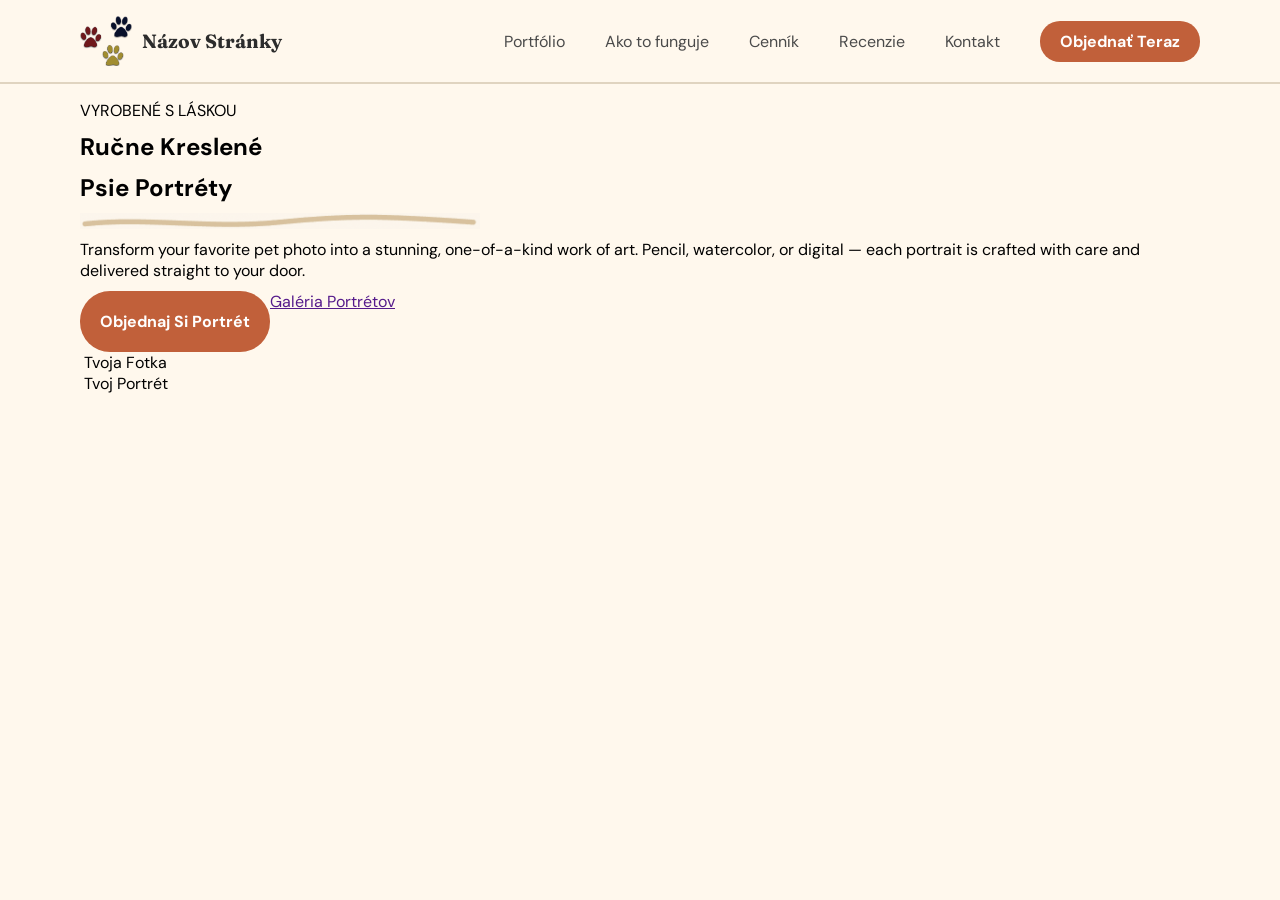
==== index.html @ 9a128f06 "starting Hero" ====
<!DOCTYPE html>
<html lang="sk">
<head>
    <meta charset="UTF-8">
    <meta name="viewport" content="width=device-width, initial-scale=1.0">
    <link rel="stylesheet" href="style.css">
    <title>Nikina stránka</title>
    <link rel="preconnect" href="https://fonts.googleapis.com">
    <link rel="preconnect" href="https://fonts.gstatic.com" crossorigin>
    <link href="https://fonts.googleapis.com/css2?family=Fraunces:ital,opsz,wght@0,9..144,100..900;1,9..144,100..900&display=swap" rel="stylesheet">
    <link href="https://fonts.googleapis.com/css2?family=DM+Sans:ital,opsz,wght@0,9..40,100..1000;1,9..40,100..1000&display=swap" rel="stylesheet">
</head>
<body>
    <header>
        <section class="header-wrapper">
            <div class="header-logo">
            <img class="image-paws" src="assets/images/—Pngtree—colored paw dog paw_7184596.png" alt="dogs paws">
            <span>Názov Stránky</span>
            </div>
            <div class="header-container">
                <nav>
                    <ul>
                        <li><a href="">Portfólio</a></li>
                        <li><a href="">Ako to funguje</a></li>
                        <li><a href="">Cenník</a></li>
                        <li><a href="">Recenzie</a></li>
                        <li><a href="">Kontakt</a></li>
                    </ul>
                </nav>
                <a class="btn">Objednať Teraz</a>
            </div>
        </section>
         <div class="header-line"></div>
    </header>
    <section class="hero">
        <div class="hero-container-left">
            <span>VYROBENÉ S LÁSKOU</span>
            <h2>Ručne Kreslené</h2>
            <h1>Psie Portréty</h1>
            <img src="assets/images/beige-line-transparent.png" alt="">
            <span>Transform your favorite pet photo into a stunning, 
                one-of-a-kind work of art. Pencil, watercolor, or digital — 
                each portrait is crafted with care and delivered straight to your door.
            </span>
            <div class="hero-btns">
            <a class="objednaj-btn" href="">Objednaj Si Portrét</a>
            <a class="galeria-btn" href="">Galéria Portrétov</a>
            </div>
        </div>
        <div class="hero-container-right">
            <div class="hero-grid-container">
                <div class="grid-item">
                    <img src="" alt="">
                    <span>Tvoja Fotka</span>
                </div>
                <div class="hero-grid-container">
                    <img src="" alt="">
                    <span>Tvoj Portrét</span>
                </div>
            </div>
        </div>

        

    </section>
    
</body>
</html>
---- style.css ----
:root {
    /* Colors */
    --color-bg: #fff8ed;
    --color-primary: #c1603a;
    --color-primary-hover: #a84e2c;
    --color-text: #4a4a4a;
    --color-heading: #2c2c2c;
    --color-border: #e0d4c0;

    /* Fonts */
    --font-body: "DM Sans", sans-serif;
    --font-heading: "Fraunces", serif;

    --page-padding-inline: 5rem;
    --page-padding-block:1rem;
}
*{
    padding: 0;
    margin: 0;
    box-sizing: border-box;
}
body {
    background-color: var(--color-bg);
    font-family: var(--font-body)
}
.image-paws{
    height: 50px;
}
.header-wrapper{
    display: flex;
    justify-content: space-between;
    align-items: center;
    padding-inline: var(--page-padding-inline);
    padding-block: var(--page-padding-block);
}
.header-wrapper ul{
    list-style: none;
    display: flex;
    gap: 40px;
}
.header-wrapper nav a{
    text-decoration: none;
    transition: 0.3s;
    color: var(--color-text)
}
.header-wrapper nav a:hover{
    color: var(--color-primary)
}
.header-logo{
    display: flex;
    align-items: center;  
    gap:10px
}
.header-logo span{
    font-size: 1.2rem;
    font-family: "Fraunces", serif;
    font-weight: bold;
    color: var(--color-heading)
}
.header-line{
    height: 2px;
    background-color: var(--color-border) ;
}
.btn{
    background-color: var(--color-primary);
    font-weight: bold;
    padding: 10px 20px;
    border-radius: 20px;
    color: white;
    transition: 0.3s;
    cursor: pointer;
}
.btn:hover{
    background-color: var(--color-primary-hover);
    box-shadow:0 8px 16px 0 rgba(0,0,0,0.6);
    color: white;
}
.header-container{
    display: flex;
    justify-content: flex-end;
    gap: 40px;
    align-items: center;
}
.hero {
    padding-inline: var(--page-padding-inline);
    padding-block: var(--page-padding-block);
}
.hero-container-left{
    display: flex;
    flex-direction: column; 
    gap: 10px; 
    justify-content: flex-start;
}
.hero-container-left img{
    width: 25rem;
}
.objednaj-btn{
    text-decoration: none;
    background-color: var(--color-primary);
    font-weight: bold;
    padding: 20px 20px;
    border-radius: 30px;
    color: white;
    transition: 0.3s;
    cursor: pointer;
}
.objednaj-btn:hover{
    background-color: white;
    color: var(--color-primary);
    border: 2px solid var(--color-primary);
    border-radius: 30px;
    padding: 20px 20px;
    border-color: var(--color-primary);
}
.hero-btns{
    display: flex;

}
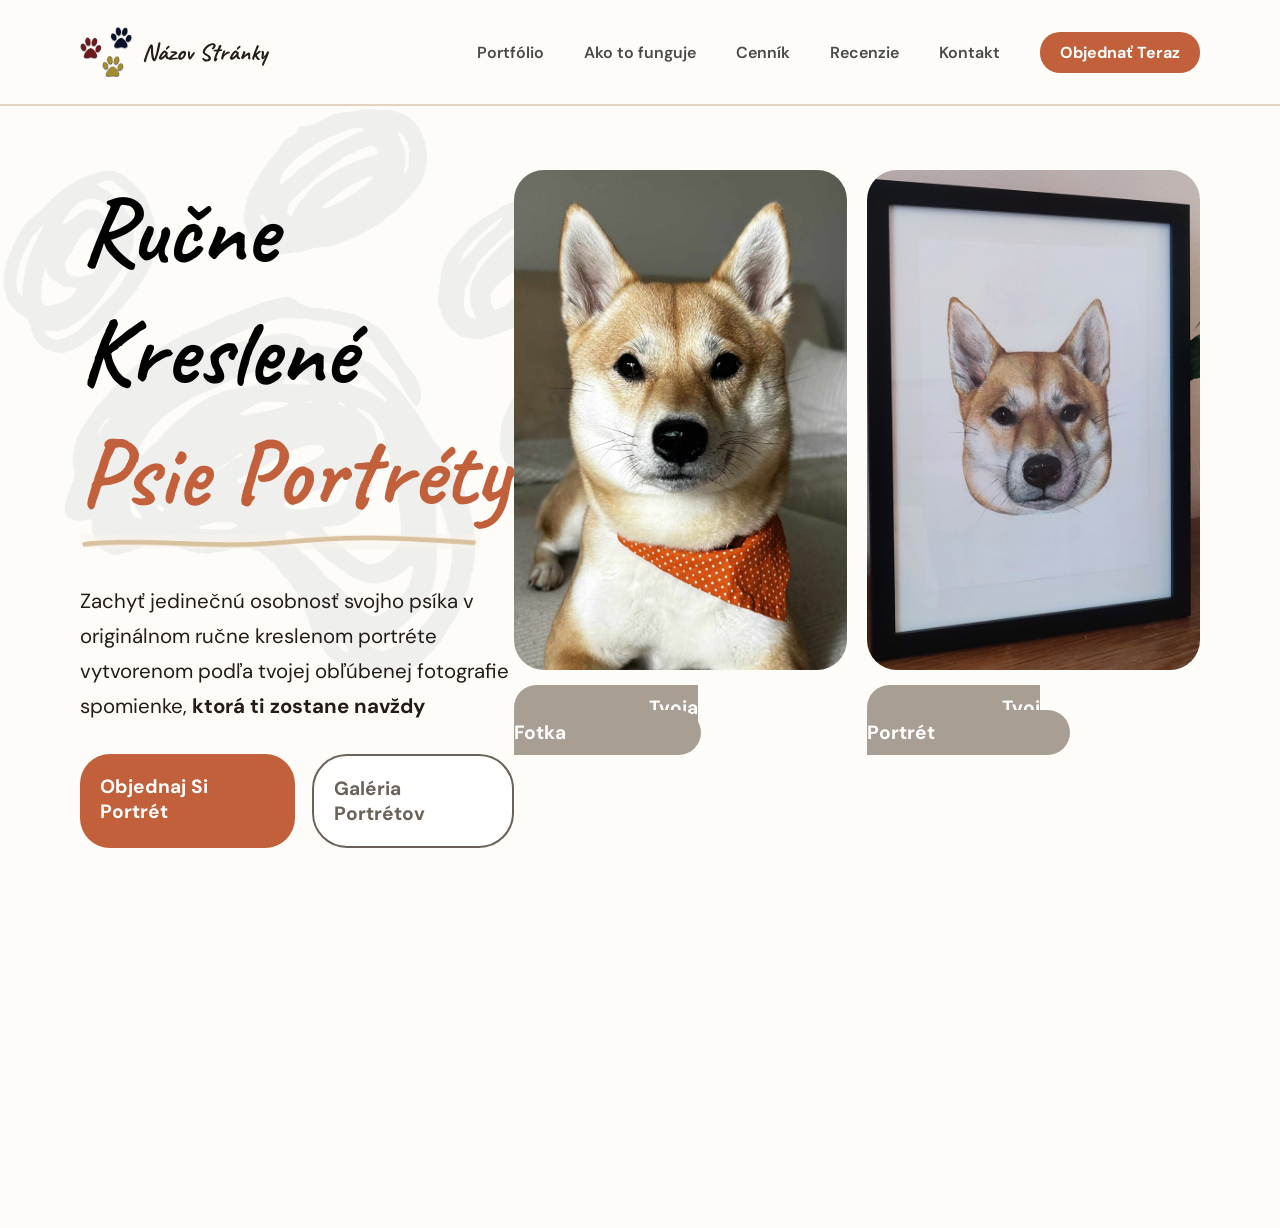
==== commit dff742e2: "hero done" ====
--- a/index.html
+++ b/index.html
@@ -7,8 +7,8 @@
     <title>Nikina stránka</title>
     <link rel="preconnect" href="https://fonts.googleapis.com">
     <link rel="preconnect" href="https://fonts.gstatic.com" crossorigin>
-    <link href="https://fonts.googleapis.com/css2?family=Fraunces:ital,opsz,wght@0,9..144,100..900;1,9..144,100..900&display=swap" rel="stylesheet">
     <link href="https://fonts.googleapis.com/css2?family=DM+Sans:ital,opsz,wght@0,9..40,100..1000;1,9..40,100..1000&display=swap" rel="stylesheet">
+    <link href="https://fonts.googleapis.com/css2?family=Caveat:wght@400..700&display=swap" rel="stylesheet">
 </head>
 <body>
     <header>
@@ -32,37 +32,37 @@
         </section>
          <div class="header-line"></div>
     </header>
-    <section class="hero">
-        <div class="hero-container-left">
-            <span>VYROBENÉ S LÁSKOU</span>
-            <h2>Ručne Kreslené</h2>
-            <h1>Psie Portréty</h1>
-            <img src="assets/images/beige-line-transparent.png" alt="">
-            <span>Transform your favorite pet photo into a stunning, 
-                one-of-a-kind work of art. Pencil, watercolor, or digital — 
-                each portrait is crafted with care and delivered straight to your door.
-            </span>
-            <div class="hero-btns">
-            <a class="objednaj-btn" href="">Objednaj Si Portrét</a>
-            <a class="galeria-btn" href="">Galéria Portrétov</a>
-            </div>
-        </div>
-        <div class="hero-container-right">
-            <div class="hero-grid-container">
-                <div class="grid-item">
-                    <img src="" alt="">
-                    <span>Tvoja Fotka</span>
+    <div class="hero-bg">
+        <section class="hero">
+            <div class="hero-container-left">
+                <div class="hero-title">
+                    <h2>Ručne Kreslené</h2>
+                    <h1>Psie Portréty</h1>
+                    <img src="assets/images/beige-line-transparent.png" alt="">
                 </div>
-                <div class="hero-grid-container">
-                    <img src="" alt="">
-                    <span>Tvoj Portrét</span>
+                <span>Zachyť jedinečnú osobnosť svojho psíka v originálnom ručne kreslenom portréte vytvorenom podľa tvojej obľúbenej fotografie spomienke, <strong> ktorá ti zostane navždy </strong>
+                </span>
+                <div class="hero-btns">
+                <a class="objednaj-btn" href="">Objednaj Si Portrét</a>
+                <a class="galeria-btn" href="">Galéria Portrétov</a>
                 </div>
             </div>
-        </div>
-
-        
-
-    </section>
+            <div class="hero-container-right">
+                <div class="grid-item">
+                    <img src="assets/images/hauko4.jpg" alt="">
+                </div>
+                <div class="grid-item">
+                    <img src="assets/images/kresba4.jpg" alt="">
+                </div>
+                <div class="grid-item">
+                    <span class="tvoja-fotka">Tvoja Fotka</span>
+                </div>
+                <div class="grid-item">
+                    <span class="tvoj-portret">Tvoj Portrét</span>
+                </div>
+            </div>
+        </section>
+    </div>
     
 </body>
 </html>
--- a/style.css
+++ b/style.css
@@ -1,18 +1,27 @@
 :root {
+    /* backrounds */
+    --color-bg-main: #fefcf9;
+    --color-bg-alt: #f5f0e8;
+
+    --color-bg-image: #ede6d8;
+    --color-bg-image-alt: #e8dece;
     /* Colors */
-    --color-bg: #fff8ed;
     --color-primary: #c1603a;
     --color-primary-hover: #a84e2c;
     --color-text: #4a4a4a;
-    --color-heading: #2c2c2c;
+    --color-heading:  #241c17;
     --color-border: #e0d4c0;
-
+    --color-text-primary: #1c1814;
+    --color-text-medium: #3e3830;
+    --color-text-secondary: #6a6258;
+    --color-text-muted: #a89e94;
+    --color-text-ghost: #c4bdb4;
     /* Fonts */
     --font-body: "DM Sans", sans-serif;
-    --font-heading: "Fraunces", serif;
+    --font-heading: "Caveat", sans-serif;
 
     --page-padding-inline: 5rem;
-    --page-padding-block:1rem;
+    --page-padding-block:1.7rem;
 }
 *{
     padding: 0;
@@ -20,7 +29,7 @@
     box-sizing: border-box;
 }
 body {
-    background-color: var(--color-bg);
+    background-color: var(--color-bg-main);
     font-family: var(--font-body)
 }
 .image-paws{
@@ -41,7 +50,8 @@
 .header-wrapper nav a{
     text-decoration: none;
     transition: 0.3s;
-    color: var(--color-text)
+    color: var(--color-text);
+    font-weight: 600;
 }
 .header-wrapper nav a:hover{
     color: var(--color-primary)
@@ -52,8 +62,8 @@
     gap:10px
 }
 .header-logo span{
-    font-size: 1.2rem;
-    font-family: "Fraunces", serif;
+    font-size: 1.5rem;
+    font-family: var(--font-heading);
     font-weight: bold;
     color: var(--color-heading)
 }
@@ -84,13 +94,24 @@
 .hero {
     padding-inline: var(--page-padding-inline);
     padding-block: var(--page-padding-block);
+    display: flex;
+    justify-content: space-between;
+    padding-top: 4rem;
 }
 .hero-container-left{
     display: flex;
     flex-direction: column; 
-    gap: 10px; 
     justify-content: flex-start;
-}
+    gap: 30px;
+}
+
+.hero-bg{
+    background-image: url("assets/images/drawedpaw3.png");
+    background-repeat: no-repeat;
+    background-position: left top;
+    background-size: 55% auto;
+}
+
 .hero-container-left img{
     width: 25rem;
 }
@@ -101,8 +122,9 @@
     padding: 20px 20px;
     border-radius: 30px;
     color: white;
-    transition: 0.3s;
+    transition: 0.4s;
     cursor: pointer;
+    font-size: 1.2rem;
 }
 .objednaj-btn:hover{
     background-color: white;
@@ -114,5 +136,71 @@
 }
 .hero-btns{
     display: flex;
-
+    gap: 17px;
+}
+.galeria-btn{
+    text-decoration: none;
+    background-color: var(--color-primary);
+    font-weight: bold;
+    padding: 20px 20px;
+    background-color: white;
+    border-radius: 35px;
+    color: var(--color-text-secondary);
+    transition: 0.4s;
+    cursor: pointer;
+    border: 2px solid var(--color-text-secondary);
+    font-size: 1.2rem;
+}
+.galeria-btn:hover{
+    background-color:var(--color-text-secondary);
+    color: white;
+    border-radius: 35px;
+    padding: 20px 20px;
+}
+.hero-container-left h2{
+    font-size: 6rem;
+    font-family: var(--font-heading);
+}
+.hero-container-left h1{
+    color: var(--color-primary);
+    font-family: var(--font-heading);
+    font-size: 6rem;
+}
+.hero-container-left span{
+    color: var(--color-heading);
+    max-width: 30rem;
+    font-size: 1.28rem;
+    line-height: 1.7;
+}
+.hero-container-right{
+    display: grid;
+    grid-template-columns: 1fr 1fr ;
+    grid-template-rows: 1fr 1fr;
+    justify-content: flex-end;
+    gap: 20px;
+}
+.grid-item img{
+    width: 100%;
+    height: 500px;
+    object-fit: cover;
+    border-radius: 30px;
+}
+.tvoja-fotka{
+    text-decoration: none;
+    background-color: var(--color-text-muted);
+    color: white;
+    font-weight: bold;
+    border-radius: 10px;
+    font-size: 1.2rem;
+    padding: 10px 135px;
+    border-radius: 30px;
+}
+.tvoj-portret{
+    text-decoration: none;
+    background-color: var(--color-text-muted);
+    color: white;
+    font-weight: bold;
+    border-radius: 30px;
+    font-size: 1.2rem;
+    padding: 10px 135px;
 }
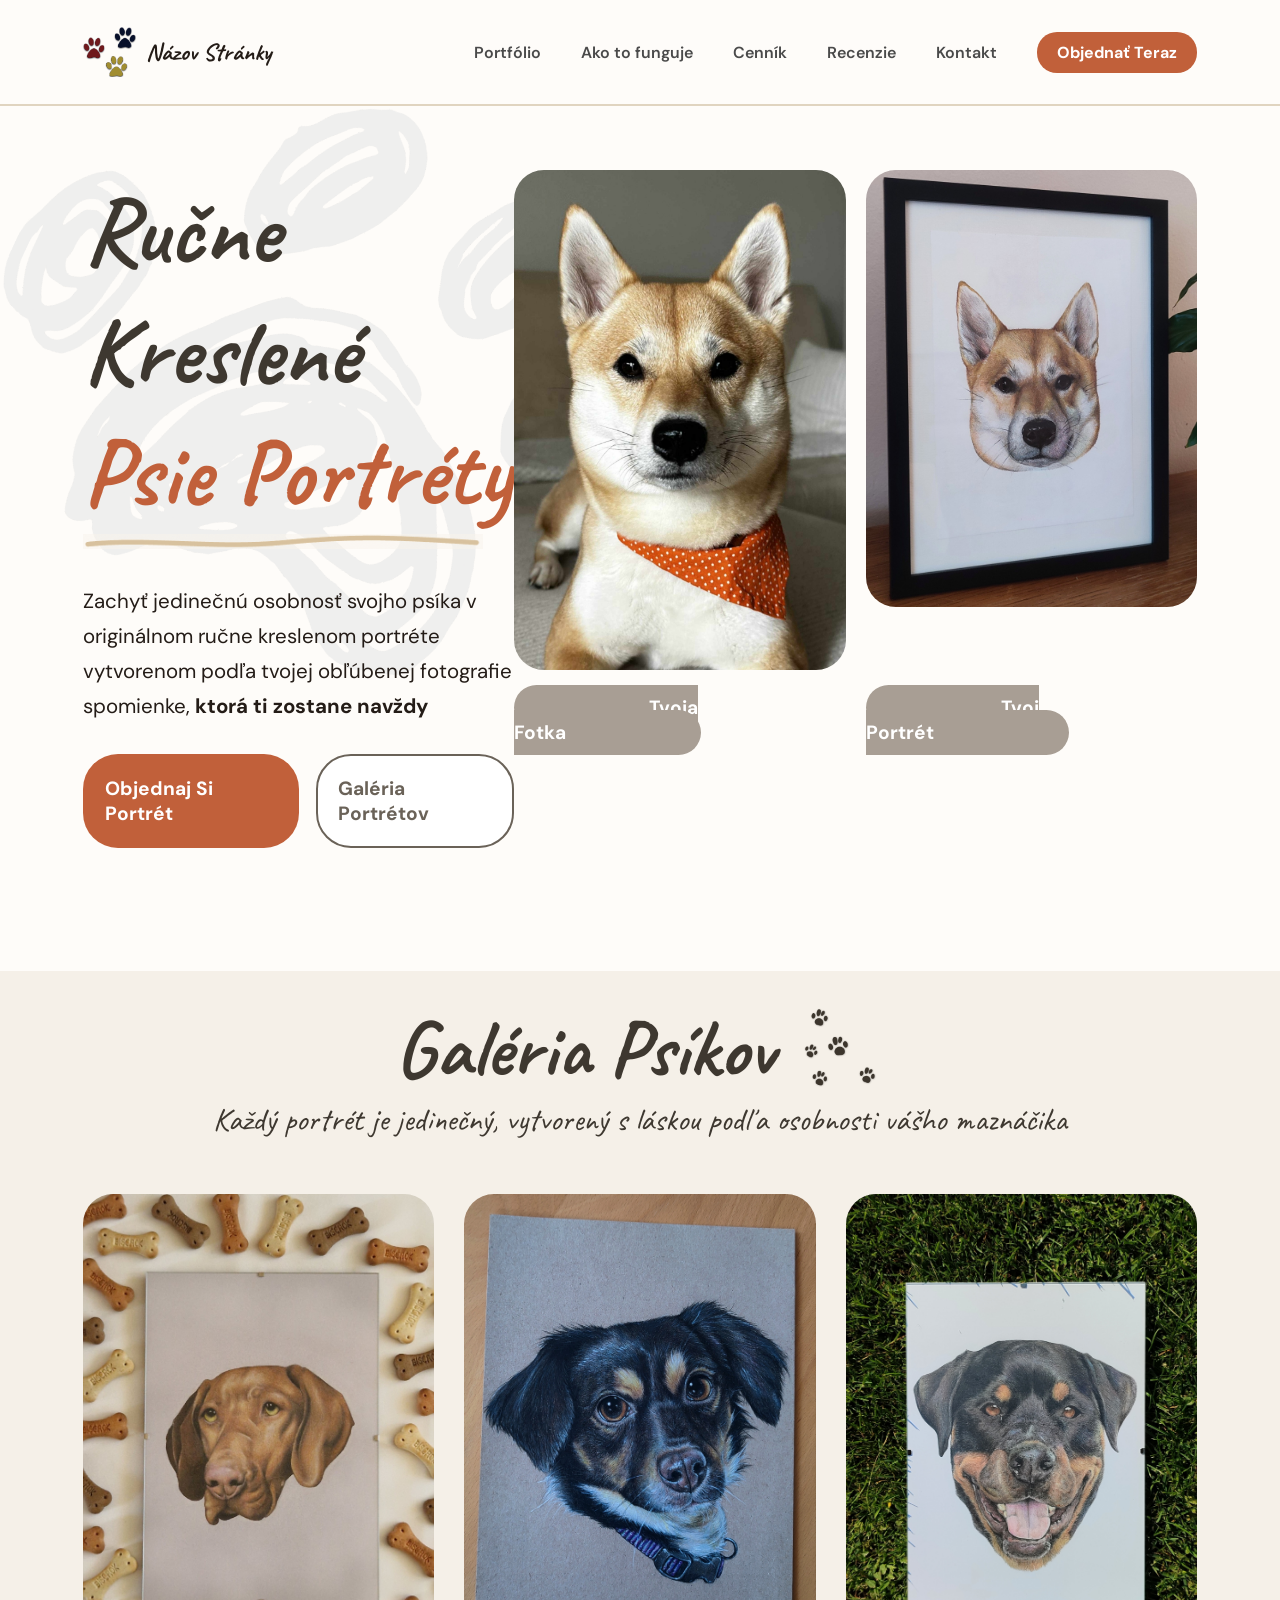
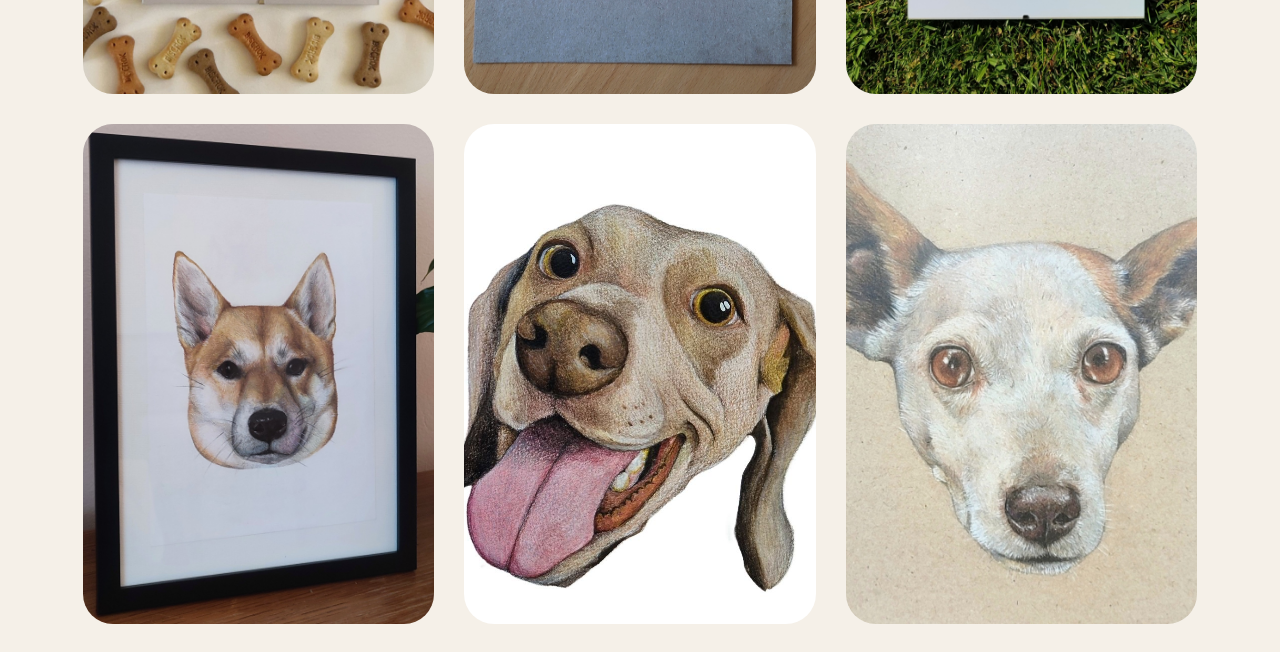
==== commit f2ede07c: "galeria grid" ====
--- a/index.html
+++ b/index.html
@@ -40,29 +40,45 @@
                     <h1>Psie Portréty</h1>
                     <img src="assets/images/beige-line-transparent.png" alt="">
                 </div>
-                <span>Zachyť jedinečnú osobnosť svojho psíka v originálnom ručne kreslenom portréte vytvorenom podľa tvojej obľúbenej fotografie spomienke, <strong> ktorá ti zostane navždy </strong>
+                <span>Zachyť jedinečnú osobnosť svojho psíka v originálnom ručne kreslenom portréte vytvorenom podľa tvojej obľúbenej fotografie spomienke, <strong> ktorá ti zostane navždy </strong> 
                 </span>
                 <div class="hero-btns">
                 <a class="objednaj-btn" href="">Objednaj Si Portrét</a>
-                <a class="galeria-btn" href="">Galéria Portrétov</a>
+                <a class="galeria-btn" href="#galeria" href="">Galéria Portrétov</a>
                 </div>
             </div>
             <div class="hero-container-right">
-                <div class="grid-item">
+                <div class="grid-item-hero">
                     <img src="assets/images/hauko4.jpg" alt="">
                 </div>
-                <div class="grid-item">
+                <div class="grid-item-hero">
                     <img src="assets/images/kresba4.jpg" alt="">
                 </div>
-                <div class="grid-item">
+                <div class="grid-item-hero">
                     <span class="tvoja-fotka">Tvoja Fotka</span>
                 </div>
-                <div class="grid-item">
+                <div class="grid-item-hero">
                     <span class="tvoj-portret">Tvoj Portrét</span>
                 </div>
             </div>
         </section>
     </div>
-    
+    <section class="galeria-bg" id="galeria">
+        <div class="galeria-container">
+            <div class="galeria-heading">
+                <h3>Galéria Psíkov</h3>
+                <img src="assets/images/—Pngtree—black bear paw prints_6083126.png" alt="">
+            </div>
+            <span>Každý portrét je jedinečný, vytvorený s láskou podľa osobnosti vášho maznáčika</span>
+        </div>
+            <div class="galeria-grid">
+                <img src="assets/images/kresba1.jpg" alt="" class="grid-item-galeria">
+                <img src="assets/images/kresba2.jpg" alt="" class="grid-item-galeria">
+                <img src="assets/images/kresba3.jpg" alt="" class="grid-item-galeria">
+                <img src="assets/images/kresba4.jpg" alt="" class="grid-item-galeria">
+                <img src="assets/images/kresba5.jpg" alt="" class="grid-item-galeria">
+                <img src="assets/images/kresba6.jpg" alt="" class="grid-item-galeria">
+            </div>
+    </section>
 </body>
 </html>
--- a/style.css
+++ b/style.css
@@ -20,13 +20,16 @@
     --font-body: "DM Sans", sans-serif;
     --font-heading: "Caveat", sans-serif;
 
-    --page-padding-inline: 5rem;
+    --page-padding-inline: 5.2rem;
     --page-padding-block:1.7rem;
 }
 *{
     padding: 0;
     margin: 0;
     box-sizing: border-box;
+}
+html {
+  scroll-behavior: smooth;
 }
 body {
     background-color: var(--color-bg-main);
@@ -110,6 +113,7 @@
     background-repeat: no-repeat;
     background-position: left top;
     background-size: 55% auto;
+    padding-bottom: 6rem;
 }
 
 .hero-container-left img{
@@ -120,17 +124,18 @@
     background-color: var(--color-primary);
     font-weight: bold;
     padding: 20px 20px;
-    border-radius: 30px;
+    border-radius: 35px;
     color: white;
     transition: 0.4s;
     cursor: pointer;
     font-size: 1.2rem;
+    border: 2px solid transparent
 }
 .objednaj-btn:hover{
     background-color: white;
     color: var(--color-primary);
-    border: 2px solid var(--color-primary);
-    border-radius: 30px;
+    border-color: var(--color-primary);
+    border-radius: 35px;
     padding: 20px 20px;
     border-color: var(--color-primary);
 }
@@ -160,6 +165,7 @@
 .hero-container-left h2{
     font-size: 6rem;
     font-family: var(--font-heading);
+    color: var(--color-text-medium);
 }
 .hero-container-left h1{
     color: var(--color-primary);
@@ -172,35 +178,86 @@
     font-size: 1.28rem;
     line-height: 1.7;
 }
-.hero-container-right{
+.hero-container-right {
     display: grid;
-    grid-template-columns: 1fr 1fr ;
+    grid-template-columns: 1fr 1fr;
+    grid-template-rows: auto auto;
+    justify-content: flex-end;
+    align-content: start;
+    gap: 20px;
+}
+.grid-item-hero img{
+    width: 100%;
+    height: auto;
+    max-height: 500px;
+    object-fit: cover;
+    border-radius: 30px;
+}
+.tvoja-fotka{
+    text-decoration: none;
+    background-color: var(--color-text-muted);
+    color: white;
+    font-weight: bold;
+    border-radius: 10px;
+    font-size: 1.2rem;
+    padding: 10px 135px;
+    border-radius: 30px;
+}
+.tvoj-portret{
+    text-decoration: none;
+    background-color: var(--color-text-muted);
+    color: white;
+    font-weight: bold;
+    border-radius: 30px;
+    font-size: 1.2rem;
+    padding: 10px 135px;
+}
+.galeria-bg{
+    background-color: var(--color-bg-alt);
+}
+.galeria-container{
+    padding-inline: var(--page-padding-inline);
+    padding-block: var(--page-padding-block);
+    display: flex;
+    flex-direction: column;
+    align-items: center;
+    justify-content: center;
+    font-family: var(--font-heading);
+}
+.galeria-container h3{
+    font-size: 5rem;
+    color: var(--color-text-medium);
+}
+.galeria-container span{
+    font-size: 2rem;
+    color: var(--color-text-medium);
+}
+.galeria-grid{
+    display: grid;
+    grid-template-columns: 1fr 1fr 1fr ;
     grid-template-rows: 1fr 1fr;
-    justify-content: flex-end;
-    gap: 20px;
-}
-.grid-item img{
+    justify-content: space-between;
+    gap: 30px;
+    padding-inline: var(--page-padding-inline);
+    padding-block: var(--page-padding-block);
+}
+.grid-item-galeria{
     width: 100%;
     height: 500px;
     object-fit: cover;
     border-radius: 30px;
-}
-.tvoja-fotka{
-    text-decoration: none;
-    background-color: var(--color-text-muted);
-    color: white;
-    font-weight: bold;
-    border-radius: 10px;
-    font-size: 1.2rem;
-    padding: 10px 135px;
-    border-radius: 30px;
-}
-.tvoj-portret{
-    text-decoration: none;
-    background-color: var(--color-text-muted);
-    color: white;
-    font-weight: bold;
-    border-radius: 30px;
-    font-size: 1.2rem;
-    padding: 10px 135px;
+    overflow: hidden;
+}
+.grid-item-galeria:hover{
+    transform: scale(1.05);
+    transition: 0.5s;
+}
+.galeria-heading{
+    display: flex;
+    justify-content: center;
+    align-items: center;
+    gap: 1rem;
+}
+.galeria-heading img{
+    width: 6rem;
 }
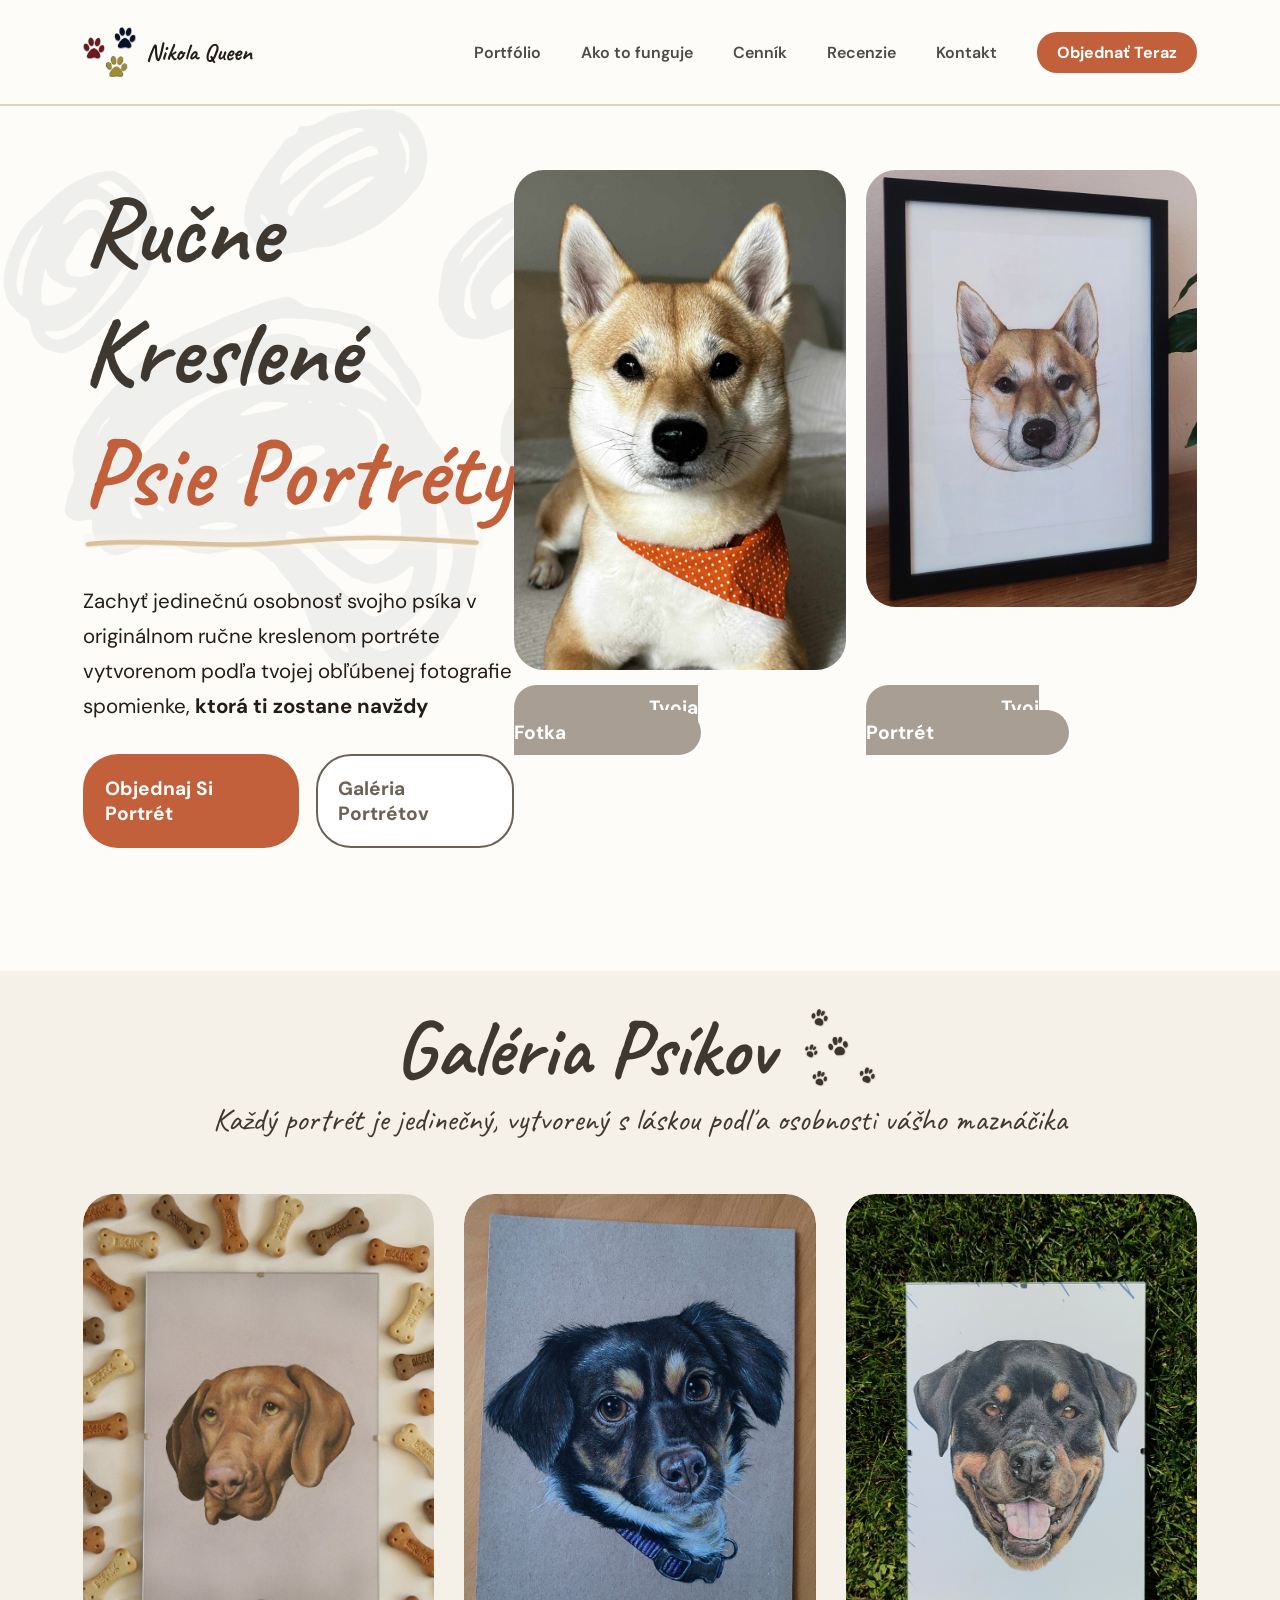
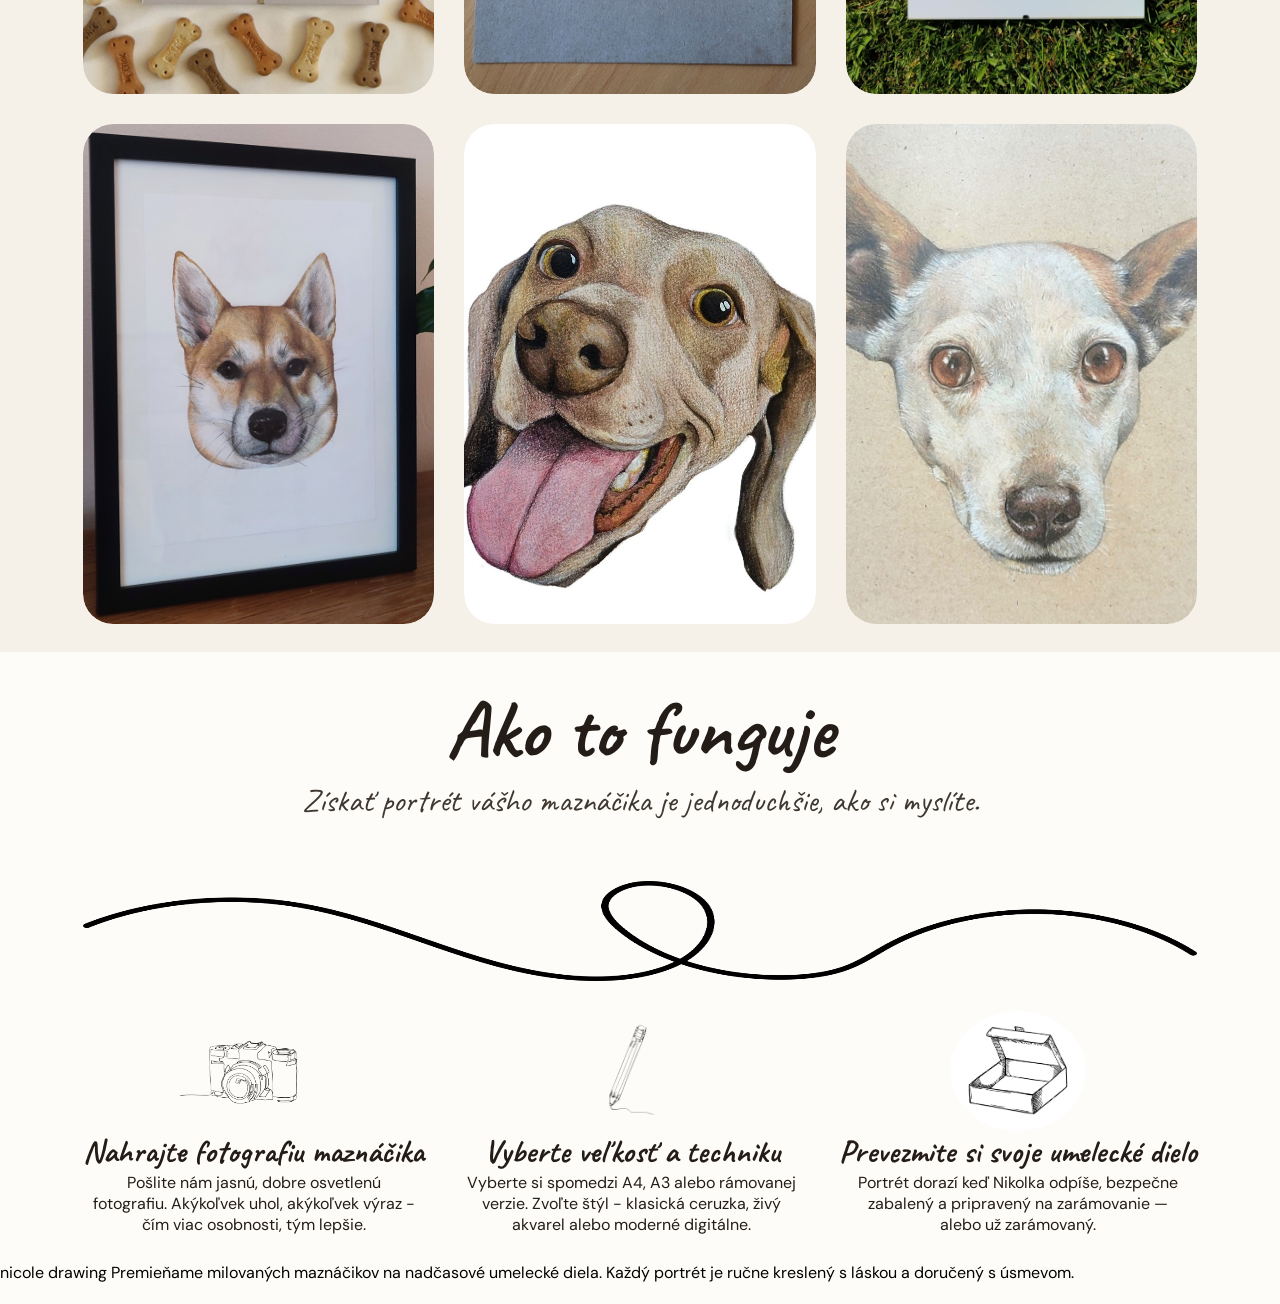
==== commit 02612471: "how it works" ====
--- a/index.html
+++ b/index.html
@@ -1,84 +1,185 @@
-<!DOCTYPE html>
+<!doctype html>
 <html lang="sk">
-<head>
-    <meta charset="UTF-8">
-    <meta name="viewport" content="width=device-width, initial-scale=1.0">
-    <link rel="stylesheet" href="style.css">
+  <head>
+    <meta charset="UTF-8" />
+    <meta name="viewport" content="width=device-width, initial-scale=1.0" />
+    <link rel="stylesheet" href="style.css" />
     <title>Nikina stránka</title>
-    <link rel="preconnect" href="https://fonts.googleapis.com">
-    <link rel="preconnect" href="https://fonts.gstatic.com" crossorigin>
-    <link href="https://fonts.googleapis.com/css2?family=DM+Sans:ital,opsz,wght@0,9..40,100..1000;1,9..40,100..1000&display=swap" rel="stylesheet">
-    <link href="https://fonts.googleapis.com/css2?family=Caveat:wght@400..700&display=swap" rel="stylesheet">
-</head>
-<body>
+    <link rel="preconnect" href="https://fonts.googleapis.com" />
+    <link rel="preconnect" href="https://fonts.gstatic.com" crossorigin />
+    <link
+      href="https://fonts.googleapis.com/css2?family=DM+Sans:ital,opsz,wght@0,9..40,100..1000;1,9..40,100..1000&display=swap"
+      rel="stylesheet"
+    />
+    <link
+      href="https://fonts.googleapis.com/css2?family=Caveat:wght@400..700&display=swap"
+      rel="stylesheet"
+    />
+  </head>
+  <body>
     <header>
-        <section class="header-wrapper">
-            <div class="header-logo">
-            <img class="image-paws" src="assets/images/—Pngtree—colored paw dog paw_7184596.png" alt="dogs paws">
-            <span>Názov Stránky</span>
-            </div>
-            <div class="header-container">
-                <nav>
-                    <ul>
-                        <li><a href="">Portfólio</a></li>
-                        <li><a href="">Ako to funguje</a></li>
-                        <li><a href="">Cenník</a></li>
-                        <li><a href="">Recenzie</a></li>
-                        <li><a href="">Kontakt</a></li>
-                    </ul>
-                </nav>
-                <a class="btn">Objednať Teraz</a>
-            </div>
-        </section>
-         <div class="header-line"></div>
+      <section class="header-wrapper">
+        <div class="header-logo">
+          <img
+            class="image-paws"
+            src="assets/images/—Pngtree—colored paw dog paw_7184596.png"
+            alt="dogs paws"
+          />
+          <span>Nikola Queen</span>
+        </div>
+        <div class="header-container">
+          <nav>
+            <ul>
+              <li><a href="">Portfólio</a></li>
+              <li><a href="">Ako to funguje</a></li>
+              <li><a href="">Cenník</a></li>
+              <li><a href="">Recenzie</a></li>
+              <li><a href="">Kontakt</a></li>
+            </ul>
+          </nav>
+          <a class="btn">Objednať Teraz</a>
+        </div>
+      </section>
+      <div class="header-line"></div>
     </header>
     <div class="hero-bg">
-        <section class="hero">
-            <div class="hero-container-left">
-                <div class="hero-title">
-                    <h2>Ručne Kreslené</h2>
-                    <h1>Psie Portréty</h1>
-                    <img src="assets/images/beige-line-transparent.png" alt="">
-                </div>
-                <span>Zachyť jedinečnú osobnosť svojho psíka v originálnom ručne kreslenom portréte vytvorenom podľa tvojej obľúbenej fotografie spomienke, <strong> ktorá ti zostane navždy </strong> 
-                </span>
-                <div class="hero-btns">
-                <a class="objednaj-btn" href="">Objednaj Si Portrét</a>
-                <a class="galeria-btn" href="#galeria" href="">Galéria Portrétov</a>
-                </div>
-            </div>
-            <div class="hero-container-right">
-                <div class="grid-item-hero">
-                    <img src="assets/images/hauko4.jpg" alt="">
-                </div>
-                <div class="grid-item-hero">
-                    <img src="assets/images/kresba4.jpg" alt="">
-                </div>
-                <div class="grid-item-hero">
-                    <span class="tvoja-fotka">Tvoja Fotka</span>
-                </div>
-                <div class="grid-item-hero">
-                    <span class="tvoj-portret">Tvoj Portrét</span>
-                </div>
-            </div>
-        </section>
+      <section class="hero">
+        <div class="hero-container-left">
+          <div class="hero-title">
+            <h2>Ručne Kreslené</h2>
+            <h1>Psie Portréty</h1>
+            <img src="assets/images/beige-line-transparent.png" alt="" />
+          </div>
+          <span
+            >Zachyť jedinečnú osobnosť svojho psíka v originálnom ručne
+            kreslenom portréte vytvorenom podľa tvojej obľúbenej fotografie
+            spomienke, <strong> ktorá ti zostane navždy </strong>
+          </span>
+          <div class="hero-btns">
+            <a class="objednaj-btn" href="">Objednaj Si Portrét</a>
+            <a class="galeria-btn" href="#galeria" href="">Galéria Portrétov</a>
+          </div>
+        </div>
+        <div class="hero-container-right">
+          <div class="grid-item-hero">
+            <img src="assets/images/hauko4.jpg" alt="" />
+          </div>
+          <div class="grid-item-hero">
+            <img src="assets/images/kresba4.jpg" alt="" />
+          </div>
+          <div class="grid-item-hero">
+            <span class="tvoja-fotka">Tvoja Fotka</span>
+          </div>
+          <div class="grid-item-hero">
+            <span class="tvoj-portret">Tvoj Portrét</span>
+          </div>
+        </div>
+      </section>
     </div>
     <section class="galeria-bg" id="galeria">
-        <div class="galeria-container">
-            <div class="galeria-heading">
-                <h3>Galéria Psíkov</h3>
-                <img src="assets/images/—Pngtree—black bear paw prints_6083126.png" alt="">
-            </div>
-            <span>Každý portrét je jedinečný, vytvorený s láskou podľa osobnosti vášho maznáčika</span>
+      <div class="galeria-container">
+        <div class="galeria-heading">
+          <h3>Galéria Psíkov</h3>
+          <img
+            src="assets/images/—Pngtree—black bear paw prints_6083126.png"
+            alt=""
+          />
         </div>
-            <div class="galeria-grid">
-                <img src="assets/images/kresba1.jpg" alt="" class="grid-item-galeria">
-                <img src="assets/images/kresba2.jpg" alt="" class="grid-item-galeria">
-                <img src="assets/images/kresba3.jpg" alt="" class="grid-item-galeria">
-                <img src="assets/images/kresba4.jpg" alt="" class="grid-item-galeria">
-                <img src="assets/images/kresba5.jpg" alt="" class="grid-item-galeria">
-                <img src="assets/images/kresba6.jpg" alt="" class="grid-item-galeria">
-            </div>
+        <span>Každý portrét je jedinečný, vytvorený s láskou podľa osobnosti vášho
+          maznáčika</span>
+      </div>
+        <div class="galeria-grid">
+
+        <div class="galeria-item">
+            <img
+                src="assets/images/kresba1.jpg"
+                alt="Portrét psa"
+                class="grid-item-galeria"
+            >
+            <span class="galeria-name">Hauko</span>
+        </div>
+
+        <div class="galeria-item">
+            <img
+                src="assets/images/kresba2.jpg"
+                alt="Portrét psa"
+                class="grid-item-galeria"
+            >
+            <span class="galeria-name">Bella</span>
+        </div>
+
+        <div class="galeria-item">
+            <img
+                src="assets/images/kresba3.jpg"
+                alt="Portrét psa"
+                class="grid-item-galeria"
+            >
+            <span class="galeria-name">Max</span>
+        </div>
+
+        <div class="galeria-item">
+            <img
+                src="assets/images/kresba4.jpg"
+                alt="Portrét psa"
+                class="grid-item-galeria"
+            >
+            <span class="galeria-name">Luna</span>
+        </div>
+
+        <div class="galeria-item">
+            <img
+                src="assets/images/kresba5.jpg"
+                alt="Portrét psa"
+                class="grid-item-galeria"
+            >
+            <span class="galeria-name">Charlie</span>
+        </div>
+
+        <div class="galeria-item">
+            <img
+                src="assets/images/kresba6.jpg"
+                alt="Portrét psa"
+                class="grid-item-galeria"
+            >
+            <span class="galeria-name">Daisy</span>
+        </div>
+    </div>
     </section>
-</body>
-</html>+    <section class="how-it-works">
+      <div class="how-it-works-title">
+        <h5>Ako to funguje</h5>
+        <span>Získať portrét vášho maznáčika je jednoduchšie, ako si myslíte.</span>
+      </div> 
+      <img class="wavyline" src="assets/images/wavyline2.png" alt="">
+      <div class="how-it-works-description">
+        <div class="how-it-works-descriptin-photo">
+          <img src="assets/images/camera.png" alt="">
+          <h6>Nahrajte fotografiu maznáčika</h6>
+          <p>Pošlite nám jasnú, dobre osvetlenú fotografiu. Akýkoľvek uhol, akýkoľvek výraz - čím viac osobnosti, tým lepšie.</p>
+        </div>
+        <div class="how-it-works-descriptin-style">
+          <img src="assets/images/pencil2.png" alt="">
+          <h6>Vyberte veľkosť a techniku</h6>
+          <p>Vyberte si spomedzi A4, A3 alebo rámovanej verzie. Zvoľte štýl - klasická ceruzka, živý akvarel alebo moderné digitálne.</p>
+        </div>
+        <div class="how-it-works-descriptin-shipping">
+          <img src="assets/images/box.jpg" alt="">
+          <h6>Prevezmite si svoje umelecké dielo</h6>
+          <p>Portrét dorazí keď Nikolka odpíše, bezpečne zabalený a pripravený na zarámovanie — alebo už zarámovaný.</p>
+        </div>
+      </div>
+    </section>
+    <footer>
+      <section class="footer-wrapper">
+        <div class="footer-left">
+          <span> nicole drawing</span>
+          <span>Premieňame milovaných maznáčikov na nadčasové umelecké diela. Každý portrét je ručne kreslený s láskou a doručený s úsmevom.</span>
+          <div class="footer-socials">
+            <img src="" alt="">
+            <img src="" alt="">
+          </div>
+        </div>
+      </section>
+    </footer>
+  </body>
+</html>
--- a/style.css
+++ b/style.css
@@ -246,7 +246,6 @@
     height: 500px;
     object-fit: cover;
     border-radius: 30px;
-    overflow: hidden;
 }
 .grid-item-galeria:hover{
     transform: scale(1.05);
@@ -260,4 +259,94 @@
 }
 .galeria-heading img{
     width: 6rem;
-}+}
+.galeria-name {
+    position: absolute;
+    bottom: 20px;
+    left: 20px;
+    color: white;
+    text-shadow: 0 2px 5px black;
+    font-size: 2rem;
+    font-weight: bold;
+    z-index: 2;
+    opacity: 0;
+    transition: 0.3s ease;
+}
+
+.galeria-item:hover .galeria-name {
+    opacity: 1;
+}
+.galeria-item {
+    position: relative;
+    height: 500px;
+    border-radius: 30px;
+    overflow: hidden;
+}
+.how-it-works{
+    padding-inline: var(--page-padding-inline);
+    padding-block: var(--page-padding-block);
+    display: flex;
+    flex-direction: column;
+    gap: 30px;
+}
+.how-it-works-title{
+    display: flex;
+    flex-direction: column;
+    justify-content: center;
+    align-items: center;
+    padding-bottom: 30px;
+}
+.how-it-works-title h5{
+    font-family: var(--font-heading);
+    color: var(--color-heading);
+    font-size: 5rem;
+}
+.how-it-works-title span{
+    font-family: var(--font-heading);
+    color: var(--color-text-medium);
+    font-size: 2rem;
+}
+.how-it-works-description{
+    display: flex;
+    justify-content: space-between;
+    align-items: center;
+}
+.how-it-works p {
+    max-width: 30ch;
+}
+.how-it-works h6{
+    font-family: var(--font-heading);
+    font-size: 2rem;
+}
+.how-it-works-descriptin-photo{
+    display: flex;
+    flex-direction: column;
+    align-items: center;
+    justify-content: center;
+    text-align: center;
+    color: var(--color-heading);
+}
+.how-it-works-descriptin-style{
+    display: flex;
+    flex-direction: column;
+    align-items: center;
+    justify-content: center;
+    text-align: center;
+    color: var(--color-heading);
+}
+.how-it-works-descriptin-shipping{
+    display: flex;
+    flex-direction: column;
+    align-items: center;
+    justify-content: center;
+    text-align: center;
+    color: var(--color-heading);
+}
+.how-it-works-description img{
+    height: 120px;
+    border-radius: 50%;
+}
+.wavyline{
+    width: 100%;
+    height: 100px;
+}
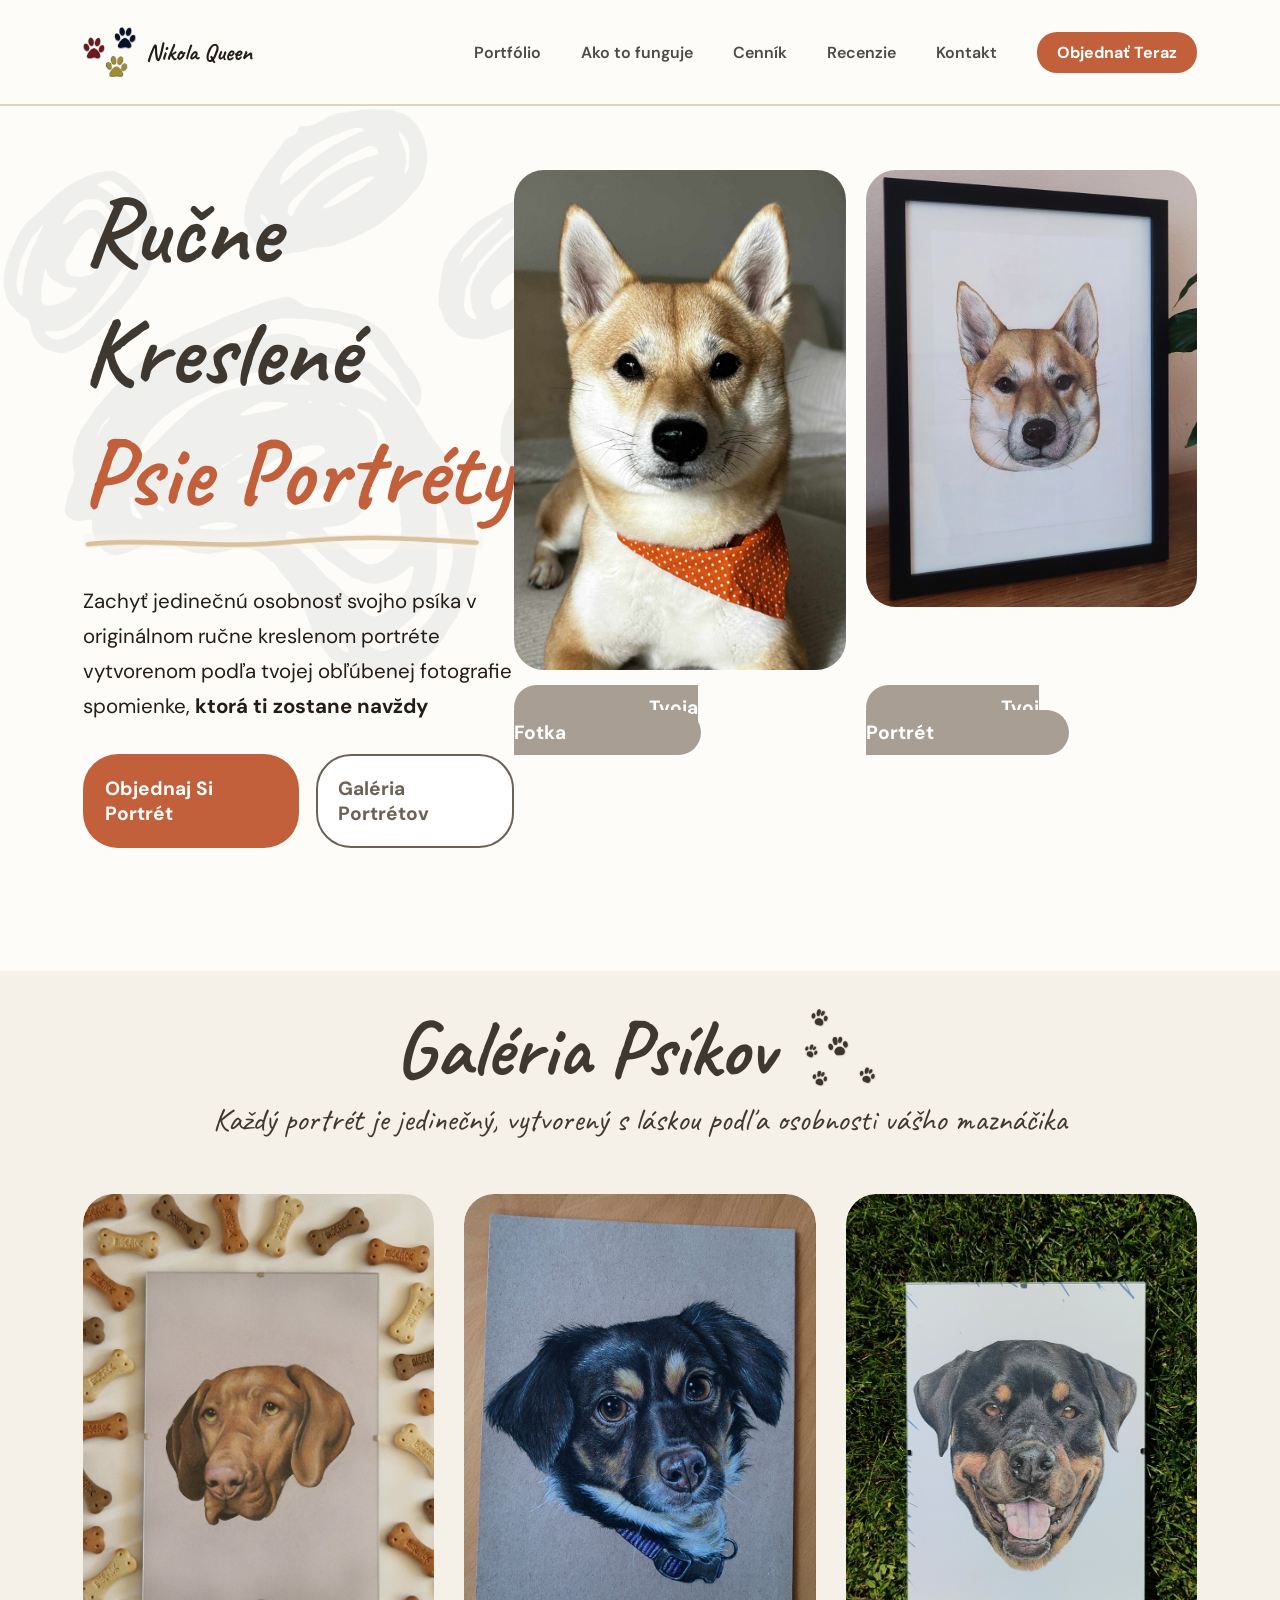
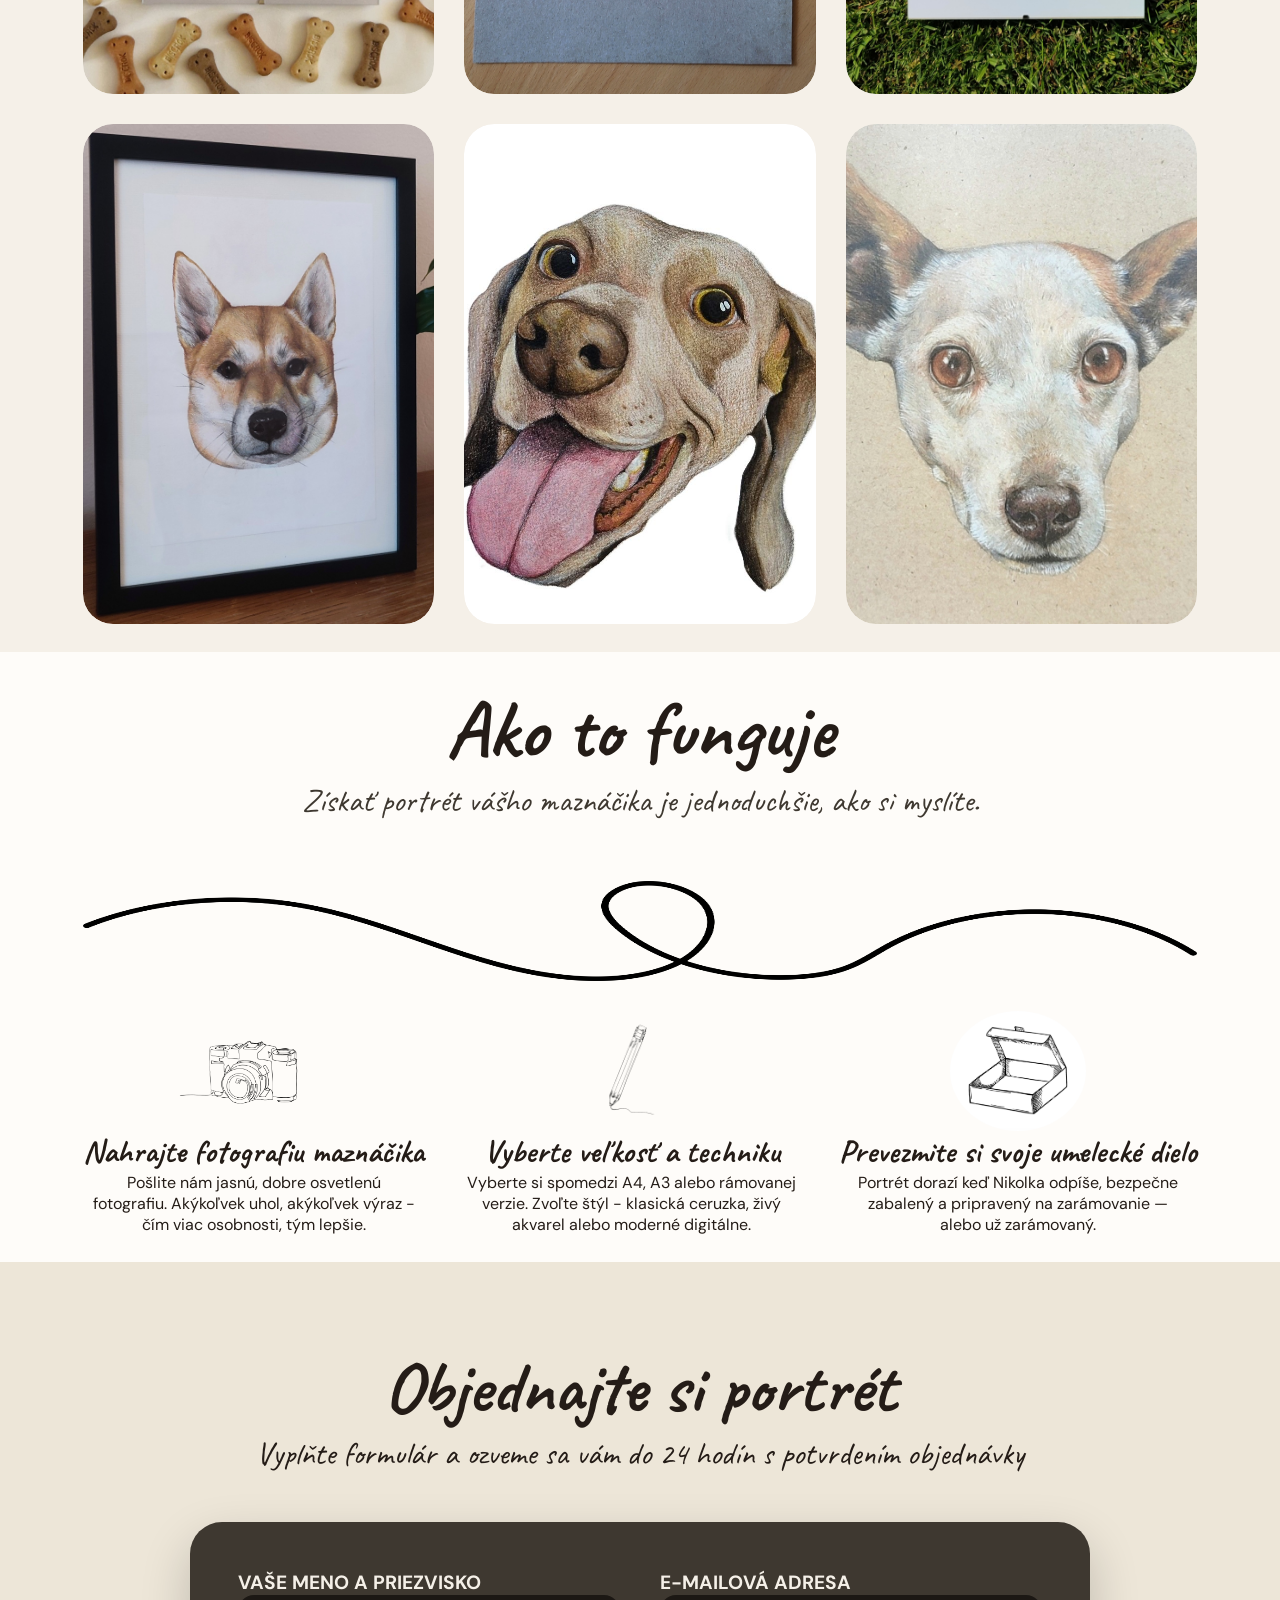
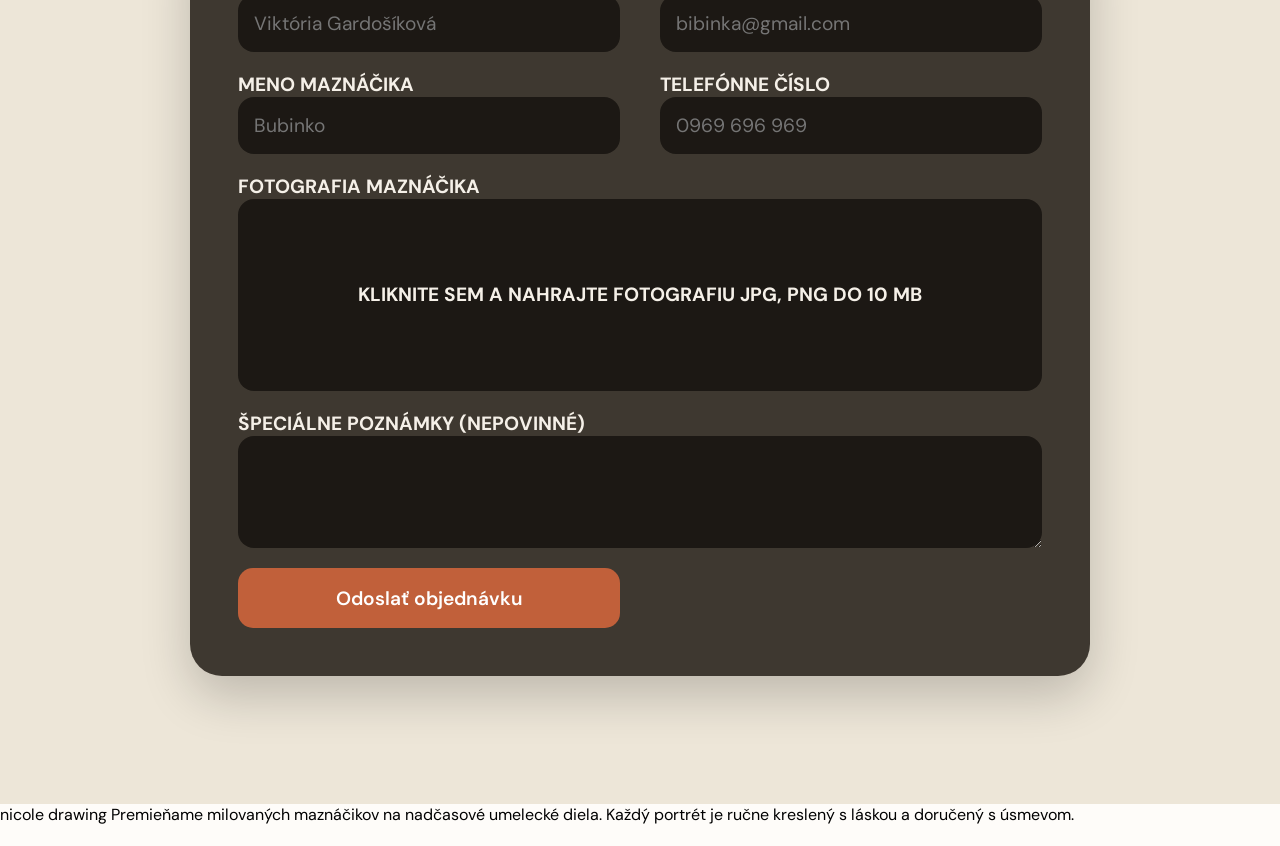
==== commit bb218f0a: "form css done" ====
--- a/index.html
+++ b/index.html
@@ -169,6 +169,40 @@
         </div>
       </div>
     </section>
+    <section class="form-wrapper">
+      <h2>Objednajte si portrét</h2>
+      <span>Vyplňte formulár a ozveme sa vám do 24 hodín s potvrdením objednávky</span>
+      <form class="form-grid" action="">
+        <div class="form-field">
+          <label for="customer-name">Vaše meno a priezvisko</label>
+          <input type="text" name="customer-name" id="customer-name" placeholder="Viktória Gardošíková" autocomplete="name" required>
+        </div>
+        <div class="form-field">
+          <label for="customer-email">E-mailová adresa</label>
+          <input type="email" name="customer-email" id="customer-email" placeholder="bibinka@gmail.com" autocomplete="email" required>
+        </div>
+        <div class="form-field">
+          <label for="customer-pet">Meno maznáčika</label>
+          <input type="text" name="customer-pet" id="customer-pet" placeholder="Bubinko" required>
+        </div>
+        <div class="form-field">
+          <label for="customer-telephone">Telefónne číslo</label>
+          <input type="tel" name="customer-telephone" id="customer-telephone" autocomplete="tel" placeholder="0969 696 969" required>
+        </div>
+        <div class="form-field form-field--full">
+          <label for="customer-photo">Fotografia Maznáčika</label>
+          <label class="upload-area" for="customer-photo">Kliknite sem a nahrajte fotografiu JPG, PNG do 10 MB</label>
+          <input class="file-input" type="file" id="customer-photo" name="customer-photo" accept=".jpg,.jpeg,.png" required>
+        </div>
+        <div class="form-field form-field--full">
+          <label for="customer-special-request">Špeciálne poznámky (nepovinné)</label>
+          <textarea name="customer-special-request" id="customer-special-request"></textarea>
+        </div>
+        <div class="form-field">
+          <button class="button-27" type="submit" >Odoslať objednávku</button>
+        </div>
+      </form>
+    </section>
     <footer>
       <section class="footer-wrapper">
         <div class="footer-left">
--- a/style.css
+++ b/style.css
@@ -350,3 +350,145 @@
     width: 100%;
     height: 100px;
 }
+label{
+    text-transform: uppercase;
+}
+.form-grid{
+    display: grid ;
+    grid-template-columns: 1fr 1fr;
+    max-width: 900px;
+    width: 100%;
+    margin: 3rem auto ;
+    padding: 3rem;
+    background-color: var(--color-text-medium);
+    border-radius: 2rem;
+    box-shadow: 0 20px 50px rgba(0, 0, 0, 0.2);
+    text-align: left;
+    font-family: var(--font-body);
+    gap: 0.7rem;
+    color: var(--color-bg-alt);
+    font-size: 1.2rem;
+    column-gap: 40px;
+    row-gap: 20px;
+}
+.form-field{
+    display: grid;
+}
+.form-wrapper{
+    padding-inline: var(--page-padding-inline);
+    padding-block: 5rem;
+    background-color:var(--color-bg-image);
+    color: #241c17;
+    text-align: center;
+}
+.form-field--full{
+    grid-column: 1 / -1;
+}
+.form-wrapper h2{
+    font-family: var(--font-heading);
+    font-size: 4.5rem;
+}
+.form-wrapper span{
+    font-family: var(--font-heading);
+    font-size: 2rem;
+}
+.form-field label{
+    font-weight: bold;
+}
+.form-field input{
+    width: 100%;
+    min-height: 3rem;
+    padding: 1rem;
+    background-color: var(--color-text-primary);
+    border: var(--color-text-muted);
+    border-radius: 1rem;
+    font: inherit;
+    color: white;
+    transition: all;
+}
+.form-field textarea{
+    background-color: var(--color-text-primary);
+    border: var(--color-text-muted);
+    border-radius: 1rem;
+    font: inherit;
+    color: white;
+    min-height: 7rem;
+}
+.form-field input::after{
+    outline: none;
+}
+.form-grid button{
+  appearance: none;
+  background-color: var(--color-primary);
+  border-radius: 15px;
+  border: none;
+  box-sizing: border-box;
+  font-weight: bold;
+  color: #FFFFFF;
+  cursor: pointer;
+  display: inline-block;
+  font-family:var(--font-body);
+  font-size: 1.2rem;
+  font-weight: 600;
+  line-height: normal;
+  margin: 0;
+  min-height: 60px;
+  min-width: 0;
+  outline: none;
+  padding: 16px 24px;
+  text-align: center;
+  text-decoration: none;
+  transition: all 300ms cubic-bezier(.23, 1, 0.32, 1);
+  user-select: none;
+  -webkit-user-select: none;
+  touch-action: manipulation;
+  width: 100%;
+  will-change: transform;
+}
+
+.button-27:disabled {
+  pointer-events: none;
+}
+
+.button-27:hover {
+  box-shadow: rgba(0, 0, 0, 0.25) 0 8px 15px;
+  transform: translateY(-2px);
+}
+
+.button-27:active {
+  box-shadow: none;
+  transform: translateY(0);
+}
+.upload-area {
+  width: 100%;
+  min-height: 12rem;
+  padding: 2rem;
+
+  display: flex;
+  flex-direction: column;
+  justify-content: center;
+  align-items: center;
+  gap: 0.5rem;
+
+  background-color: var(--color-text-primary);;
+  border-radius: 1rem;
+
+  text-align: center;
+  cursor: pointer;
+  transition: 0.3s;
+}
+.upload-area:hover {
+  border-color: var(--color-bg-main);
+  background-color: var(--color-text);
+}
+.file-input {
+  position: absolute;
+  width: 1px;
+  height: 1px;
+  padding: 0;
+  margin: -1px;
+  overflow: hidden;
+  clip-path: inset(50%);
+  white-space: nowrap;
+  border: 0;
+}
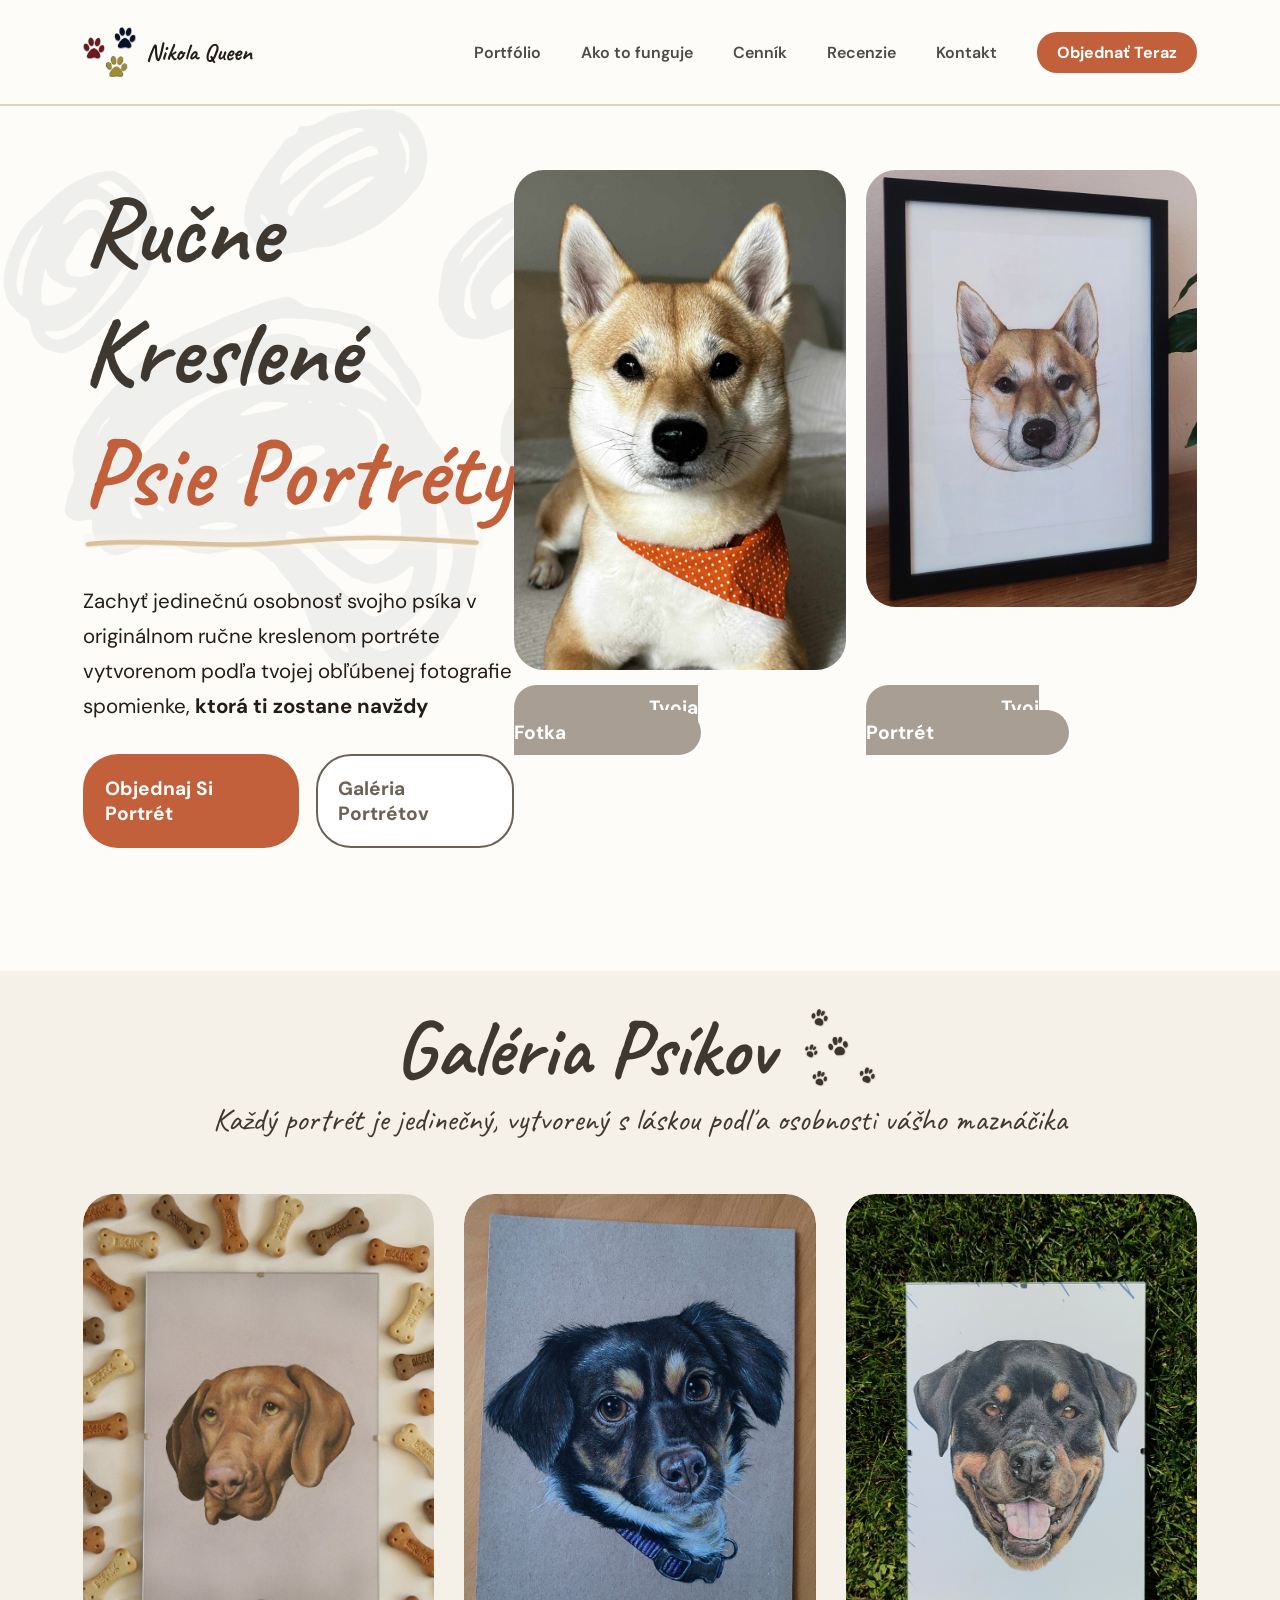
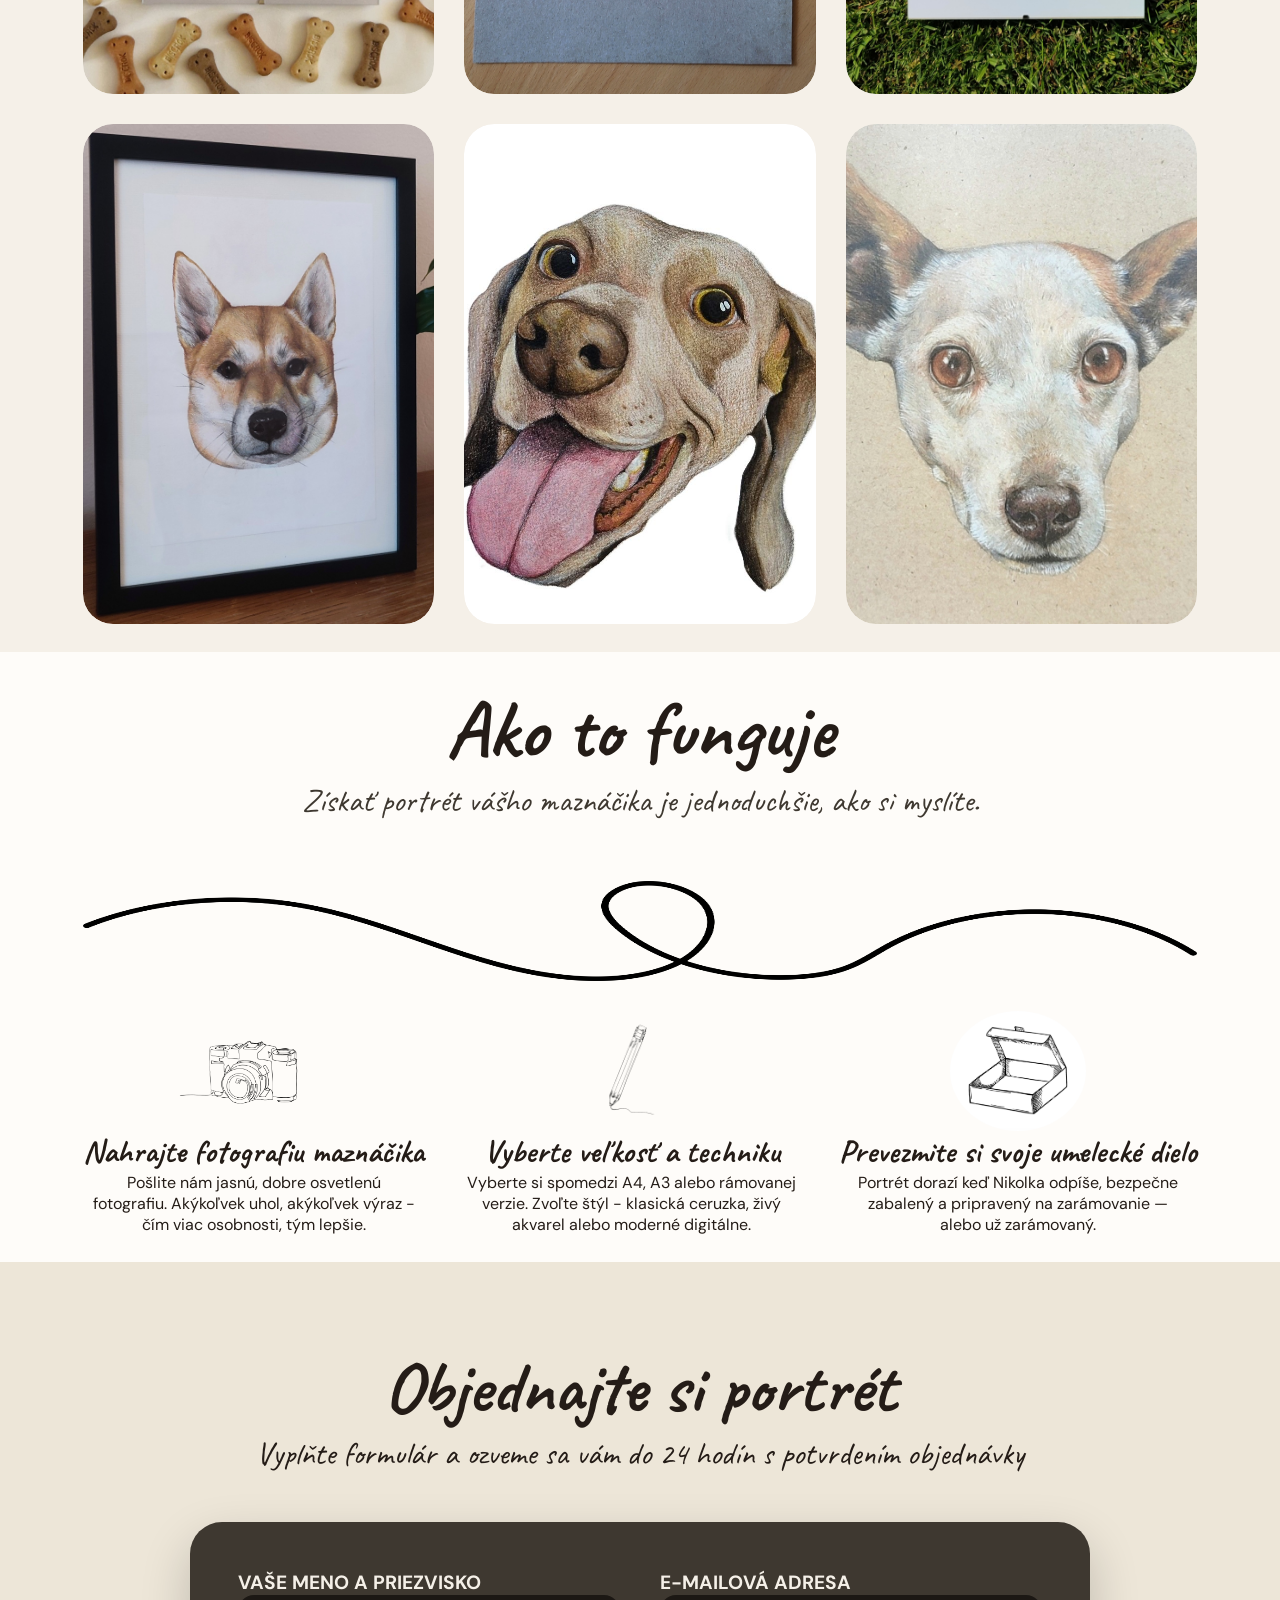
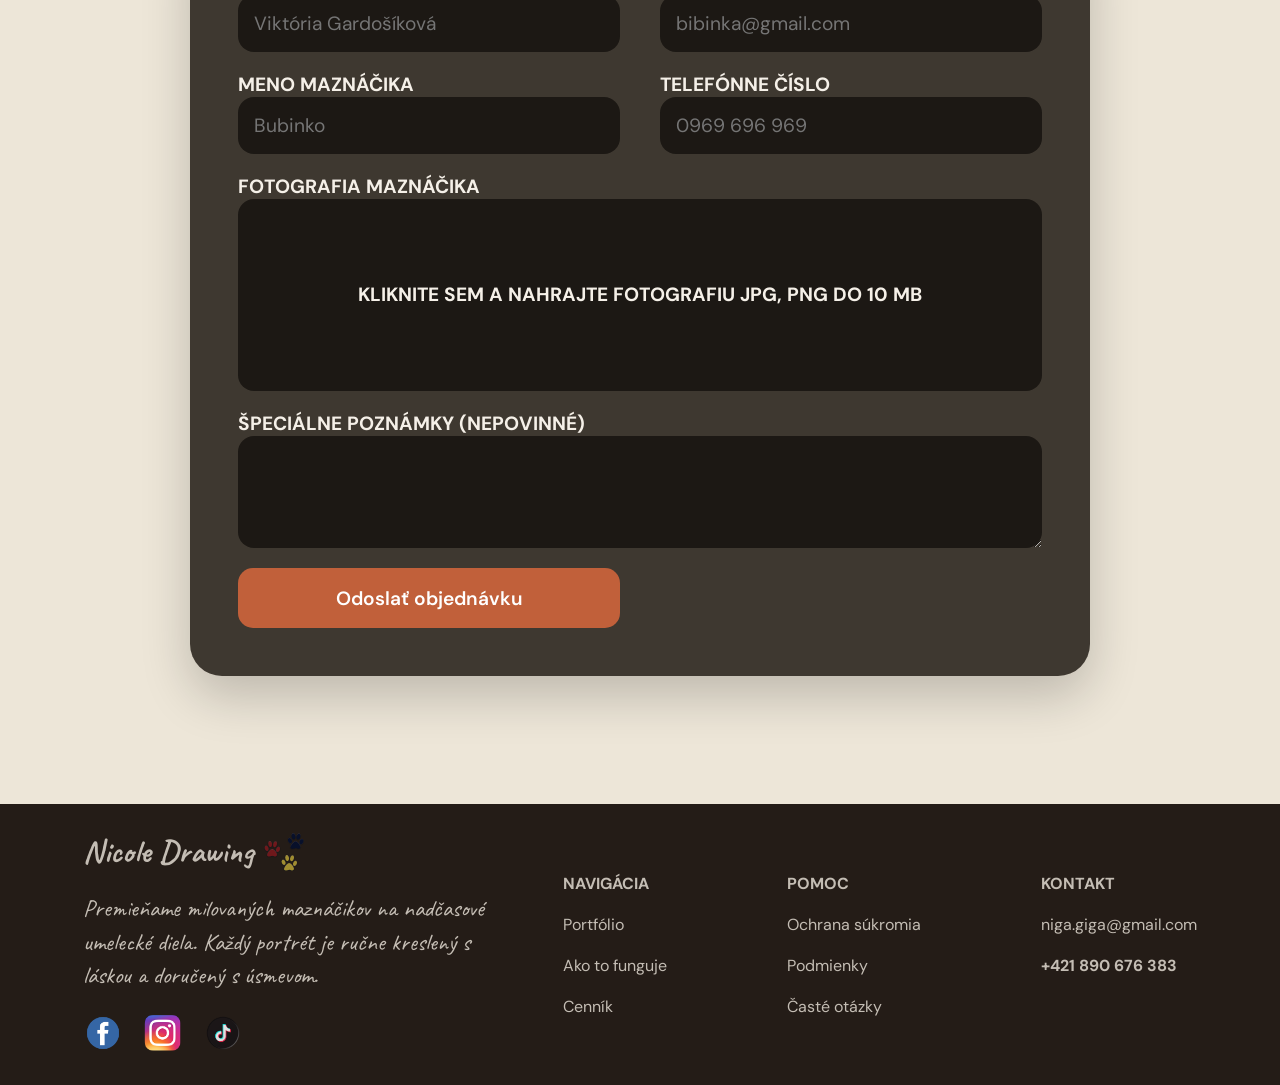
==== commit 76934532: "footer done" ====
--- a/index.html
+++ b/index.html
@@ -205,14 +205,37 @@
     </section>
     <footer>
       <section class="footer-wrapper">
-        <div class="footer-left">
-          <span> nicole drawing</span>
-          <span>Premieňame milovaných maznáčikov na nadčasové umelecké diela. Každý portrét je ručne kreslený s láskou a doručený s úsmevom.</span>
+        <div class="footer-heading">
+          <div class="footer-logo">
+            <span>Nicole Drawing</span>
+            <img src="assets/images/—Pngtree—colored paw dog paw_7184596.png" alt="">
+          </div>
+          <p>Premieňame milovaných maznáčikov na nadčasové umelecké diela. Každý portrét je ručne kreslený s láskou a doručený s úsmevom.</p>
           <div class="footer-socials">
-            <img src="" alt="">
-            <img src="" alt="">
-          </div>
-        </div>
+            <a href=""><img src="assets/images/facebook.png" alt=""></a>
+            <a href=""><img src="assets/images/instagram.png" alt=""></a>
+            <a href=""><img src="assets/images/tiktoklogo.png" alt=""></a>
+          </div>
+        </div>
+        <div class="footer-info-bar">
+          <div class="footer-navigacia">
+            <span>NAVIGÁCIA</span>
+              <a href="">Portfólio</a>
+              <a href="">Ako to funguje</a>
+              <a href="">Cenník</a>
+            </div>
+            <div class="footer-pomoc">
+              <span>POMOC</span>
+              <a href="">Ochrana súkromia</a>
+              <a href="">Podmienky</a>
+              <a href="">Časté otázky</a>
+            </div>
+            <div class="footer-kontakt">
+              <span>KONTAKT</span>
+              <a href="">niga.giga@gmail.com</a>
+              <span>+421 890 676 383</span>
+            </div>
+          </div>
       </section>
     </footer>
   </body>
--- a/style.css
+++ b/style.css
@@ -491,4 +491,78 @@
   clip-path: inset(50%);
   white-space: nowrap;
   border: 0;
-}+}
+.footer-wrapper img{
+    width: 40px;
+}
+.footer-logo{
+    display: flex;
+    align-items: center;
+    gap: 10px;
+    font-size: 2rem;
+}
+.footer-logo span{
+    font-weight: bold;
+}
+.footer-wrapper{
+    padding-inline: var(--page-padding-inline);
+    padding-block: var(--page-padding-block);
+    display: flex;
+    justify-content: space-between;
+    gap: 30px;
+    align-items: center;
+}
+.footer-heading p{
+    max-width: 40ch;
+    line-height: 1.4;
+    font-size: 1.5rem;
+}
+.footer-heading{
+    font-family: var(--font-heading);
+    display: flex;
+    flex-direction: column;
+    gap: 20px;
+}
+.footer-socials {
+    display: flex;
+    gap: 20px;
+}
+footer{
+    background-color: var(--color-heading);
+    color: var(--color-text-ghost);
+}
+.footer-navigacia{
+    display: flex;
+    flex-direction: column;
+    gap: 20px;
+}
+.footer-pomoc{
+     display: flex;
+    flex-direction: column;
+        gap: 20px;
+
+}
+.footer-kontakt{
+     display: flex;
+    flex-direction: column;
+    gap: 20px;
+
+}
+.footer-info-bar{
+    display: flex;
+    justify-content: space-between;
+    gap: 120px;
+}
+.footer-info-bar span{
+    font-weight: bold;
+}
+.footer-info-bar a{
+    text-decoration: none;
+    color: var(--color-text-ghost);
+    transition: 0.3s;
+}
+.footer-info-bar a:hover{
+    color: var(--color-primary-hover);
+
+}
+
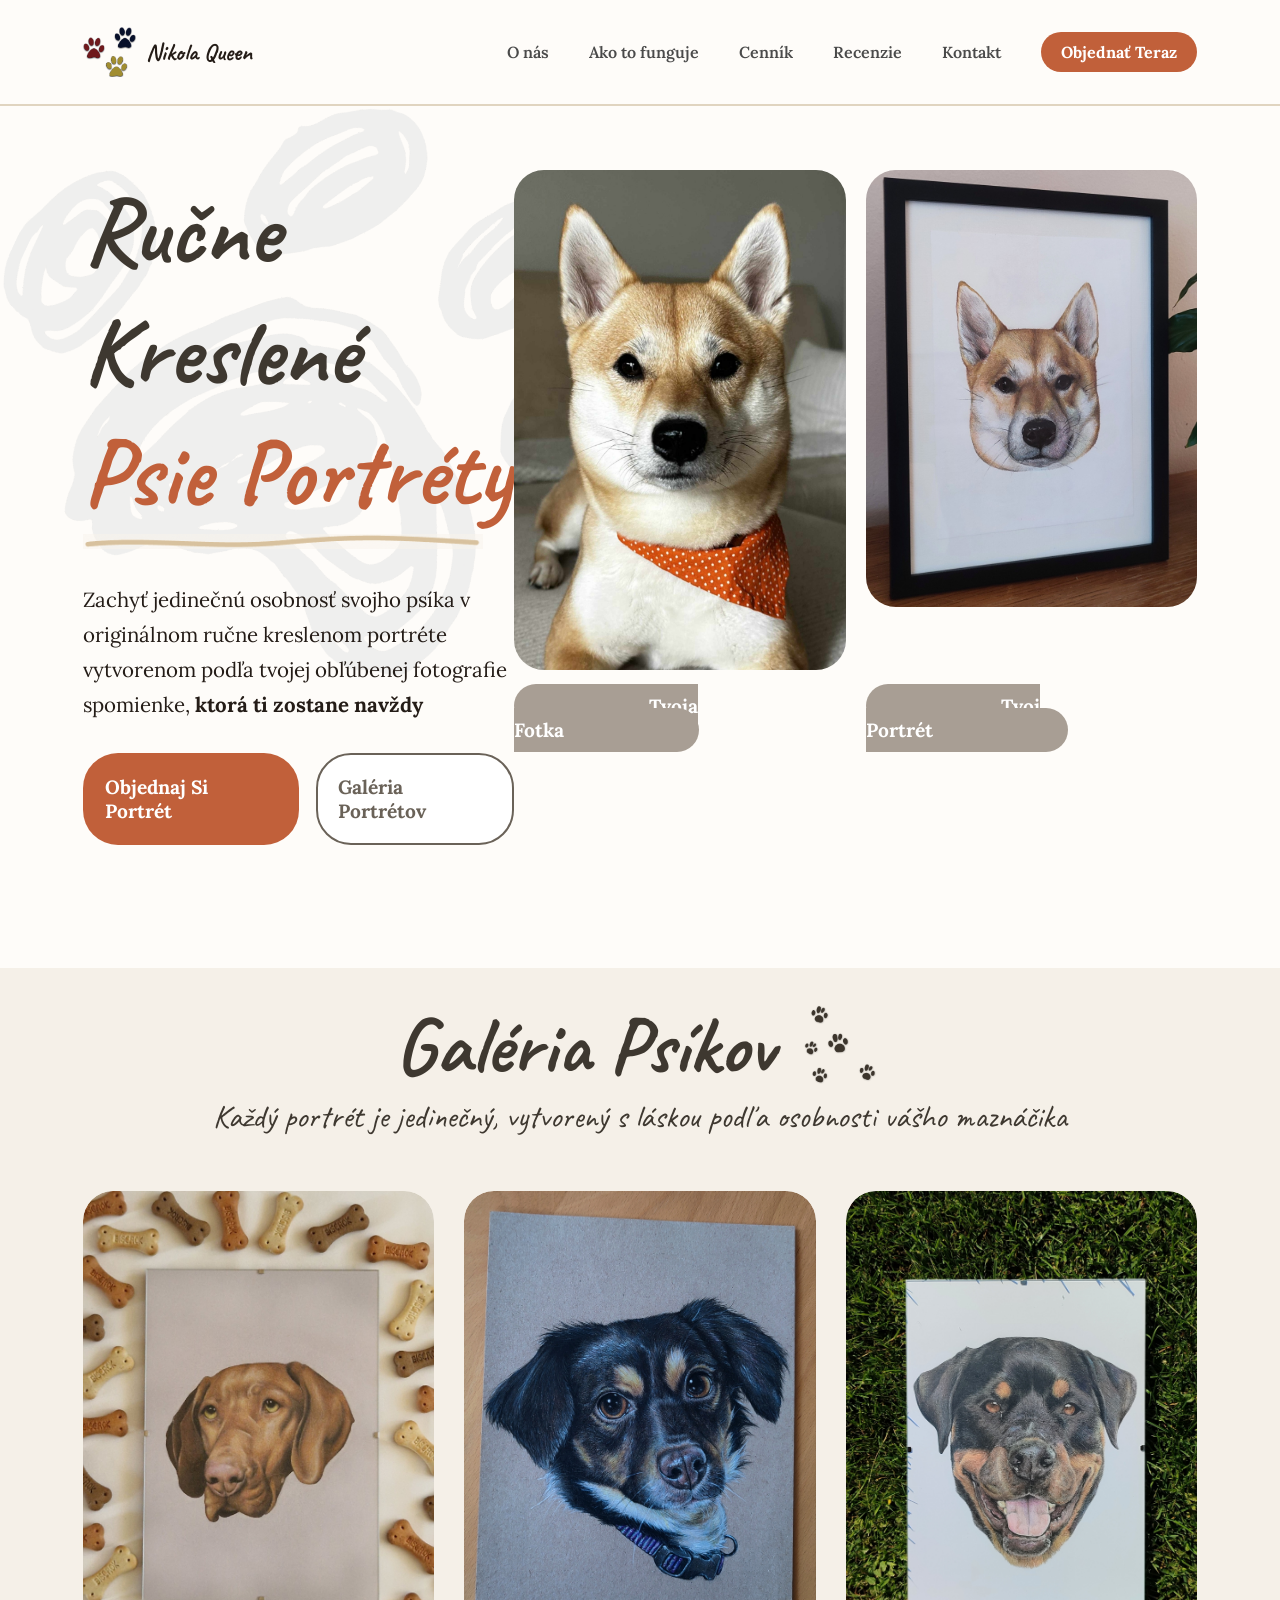
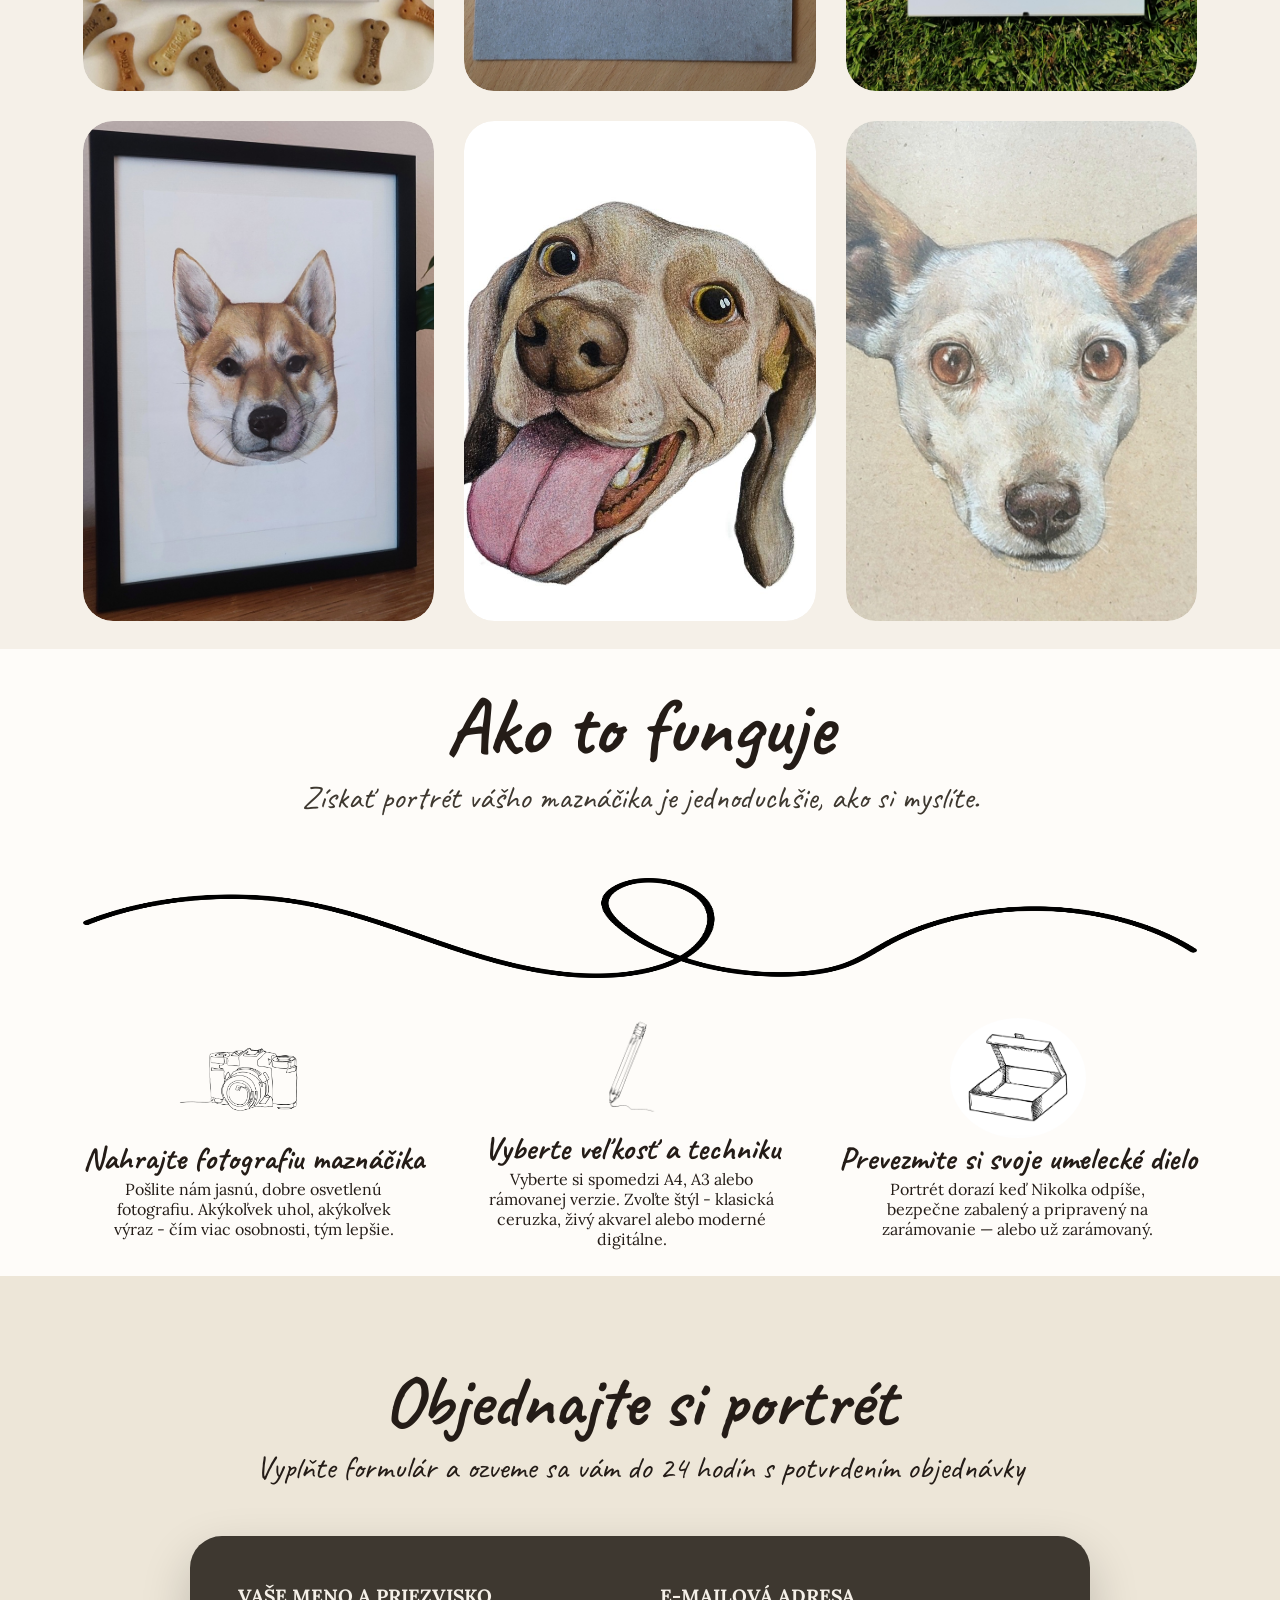
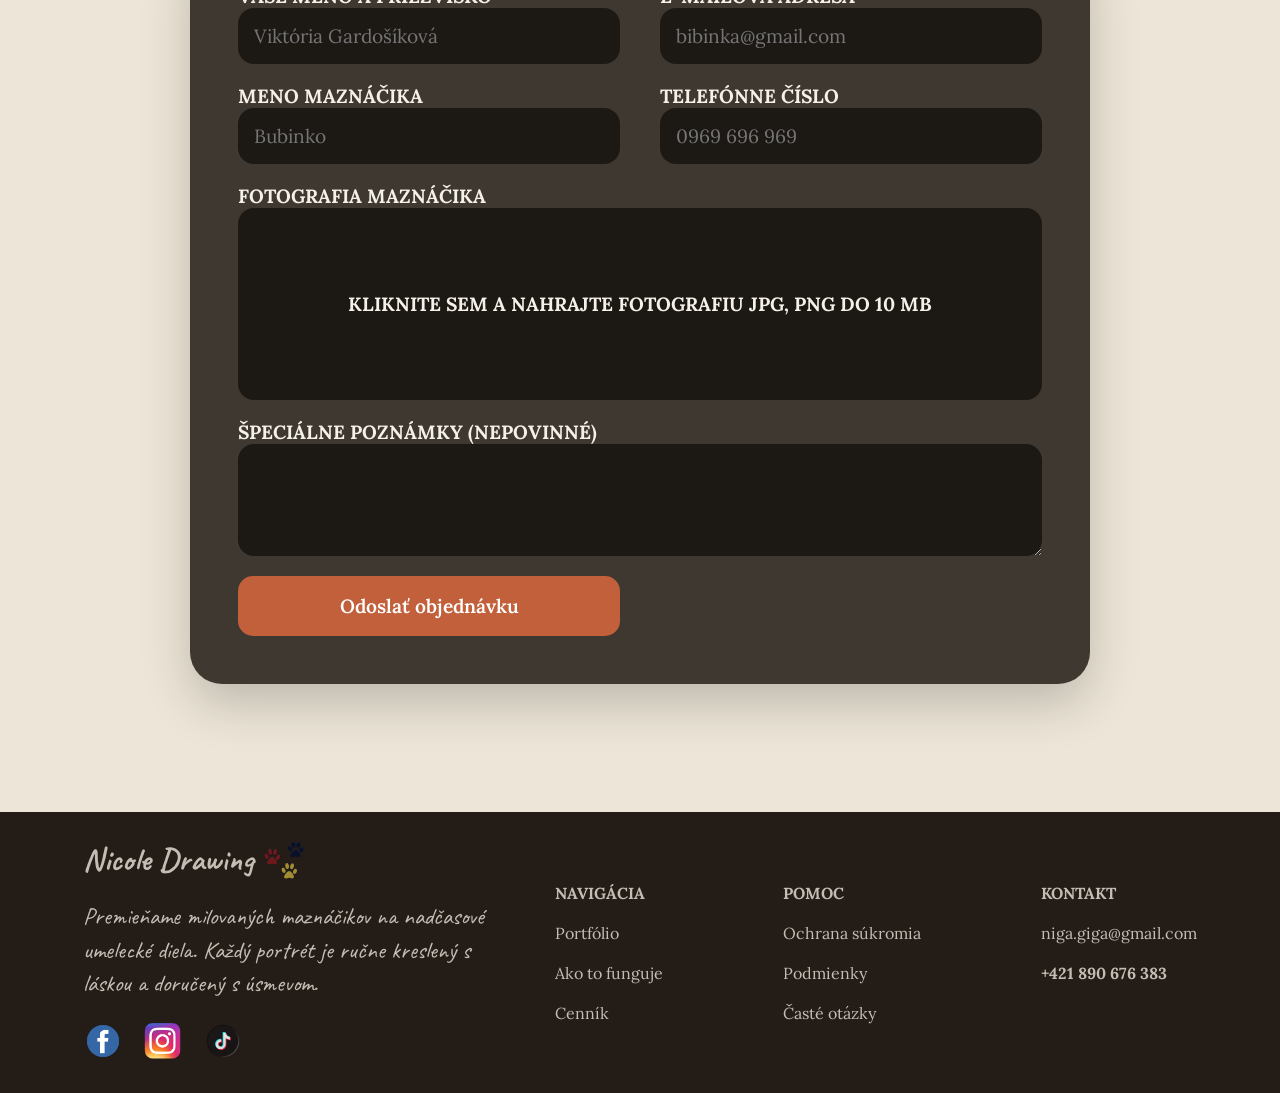
==== commit c3b4be8e: "onas html" ====
--- a/index.html
+++ b/index.html
@@ -15,6 +15,7 @@
       href="https://fonts.googleapis.com/css2?family=Caveat:wght@400..700&display=swap"
       rel="stylesheet"
     />
+    <link href="https://fonts.googleapis.com/css2?family=Lora:wght@400;500;600;700&display=swap" rel="stylesheet">
   </head>
   <body>
     <header>
@@ -30,7 +31,7 @@
         <div class="header-container">
           <nav>
             <ul>
-              <li><a href="">Portfólio</a></li>
+              <li><a href="o-nas.html">O nás</a></li>
               <li><a href="">Ako to funguje</a></li>
               <li><a href="">Cenník</a></li>
               <li><a href="">Recenzie</a></li>
--- a/style.css
+++ b/style.css
@@ -1,3 +1,4 @@
+@import url('https://fonts.googleapis.com/css2?family=Caveat:wght@400..700&family=Lora:wght@400..700&display=swap');
 :root {
     /* backrounds */
     --color-bg-main: #fefcf9;
@@ -17,8 +18,8 @@
     --color-text-muted: #a89e94;
     --color-text-ghost: #c4bdb4;
     /* Fonts */
-    --font-body: "DM Sans", sans-serif;
-    --font-heading: "Caveat", sans-serif;
+    --font-body: "Lora", serif;
+    --font-heading: "Caveat", cursive;
 
     --page-padding-inline: 5.2rem;
     --page-padding-block:1.7rem;
@@ -563,6 +564,34 @@
 }
 .footer-info-bar a:hover{
     color: var(--color-primary-hover);
-
-}
-
+}
+.onas-hero{
+    font-family: var(--font-heading);
+    padding-inline: var(--page-padding-inline);
+    padding-block: var(--page-padding-block);
+    display: flex;
+    gap: 2rem;
+    
+}
+.onas-container{
+    display: flex;
+    flex-direction: column;
+    gap: 1.2rem;
+}
+.onas-hero img{
+     width: 300px;
+    height: auto;
+}
+.onas-container h1{
+    font-size: 4rem;
+    font-weight: bold;   
+}
+.onas-container span{
+    font-size: 2rem;
+}
+.onas-container p{
+    font-size: 1.4rem;
+}
+.onas-hero {
+    background-color: var(--color-bg-image-alt);
+}
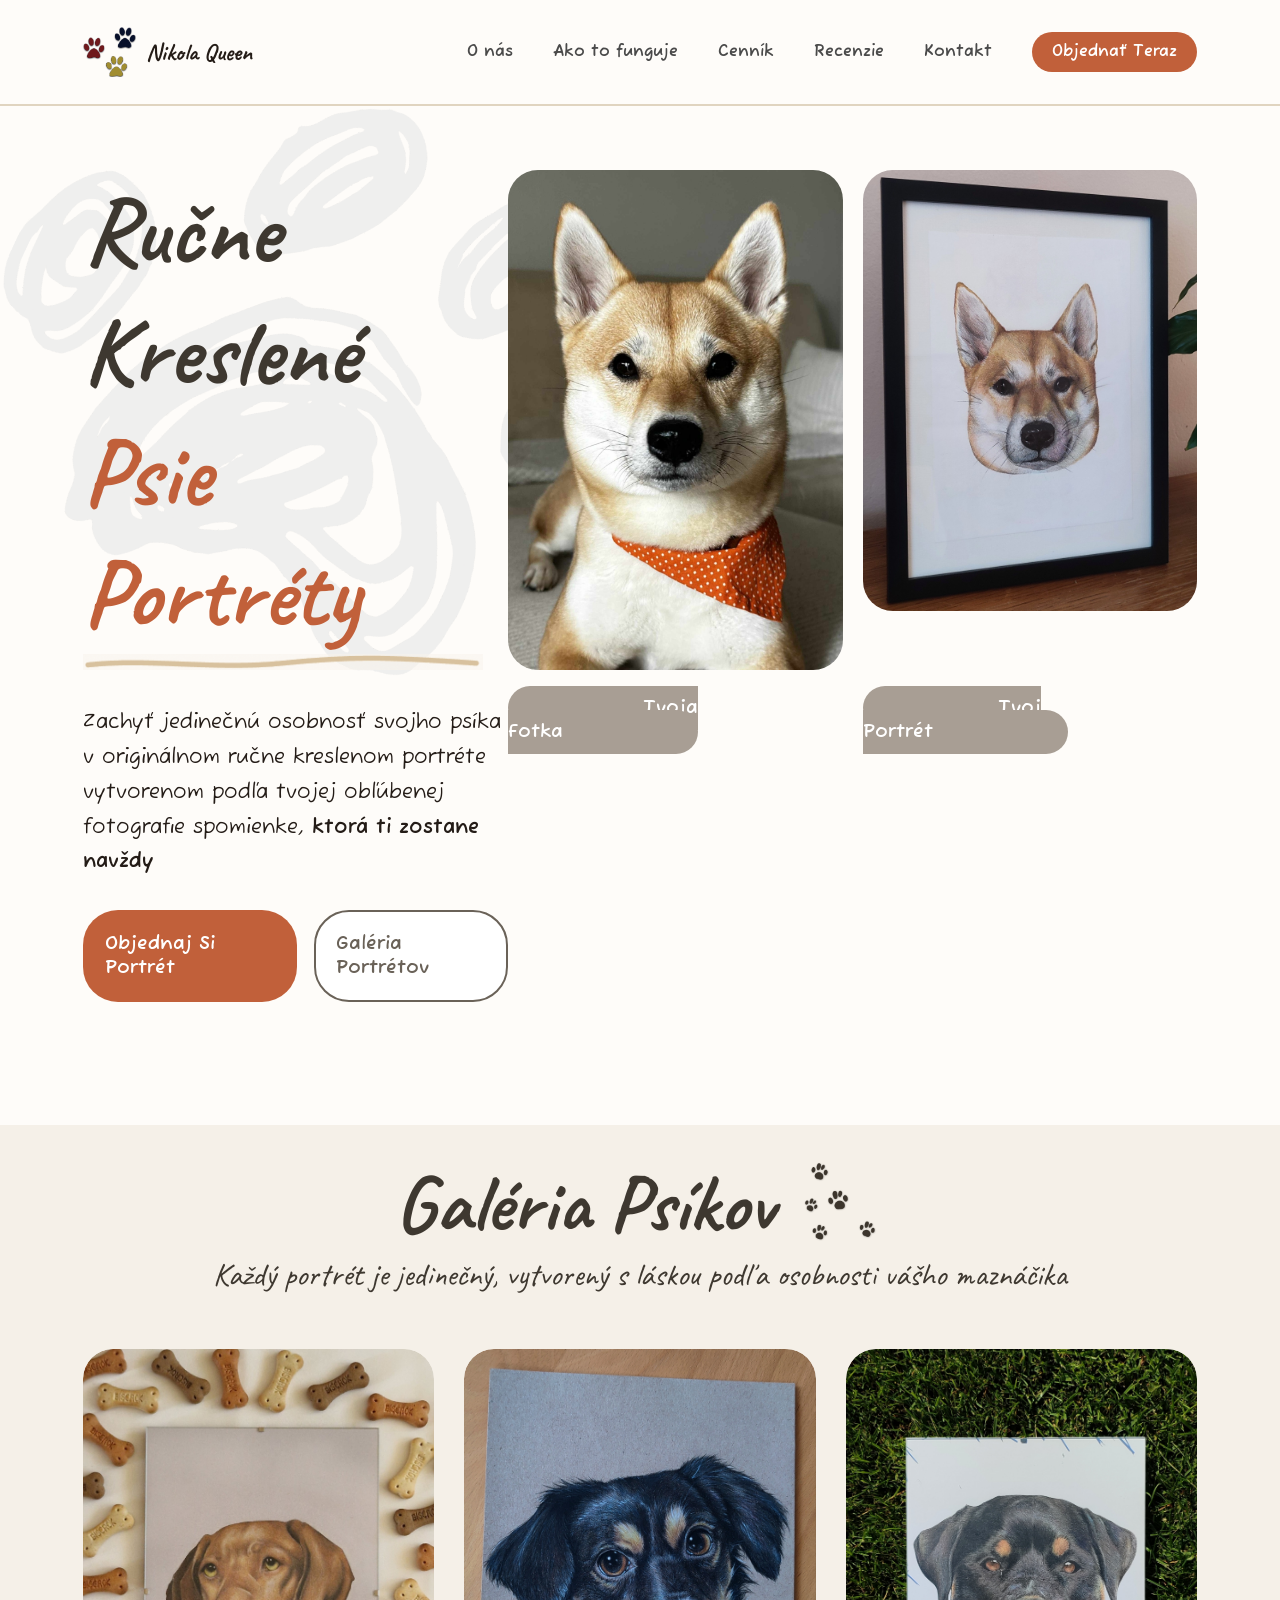
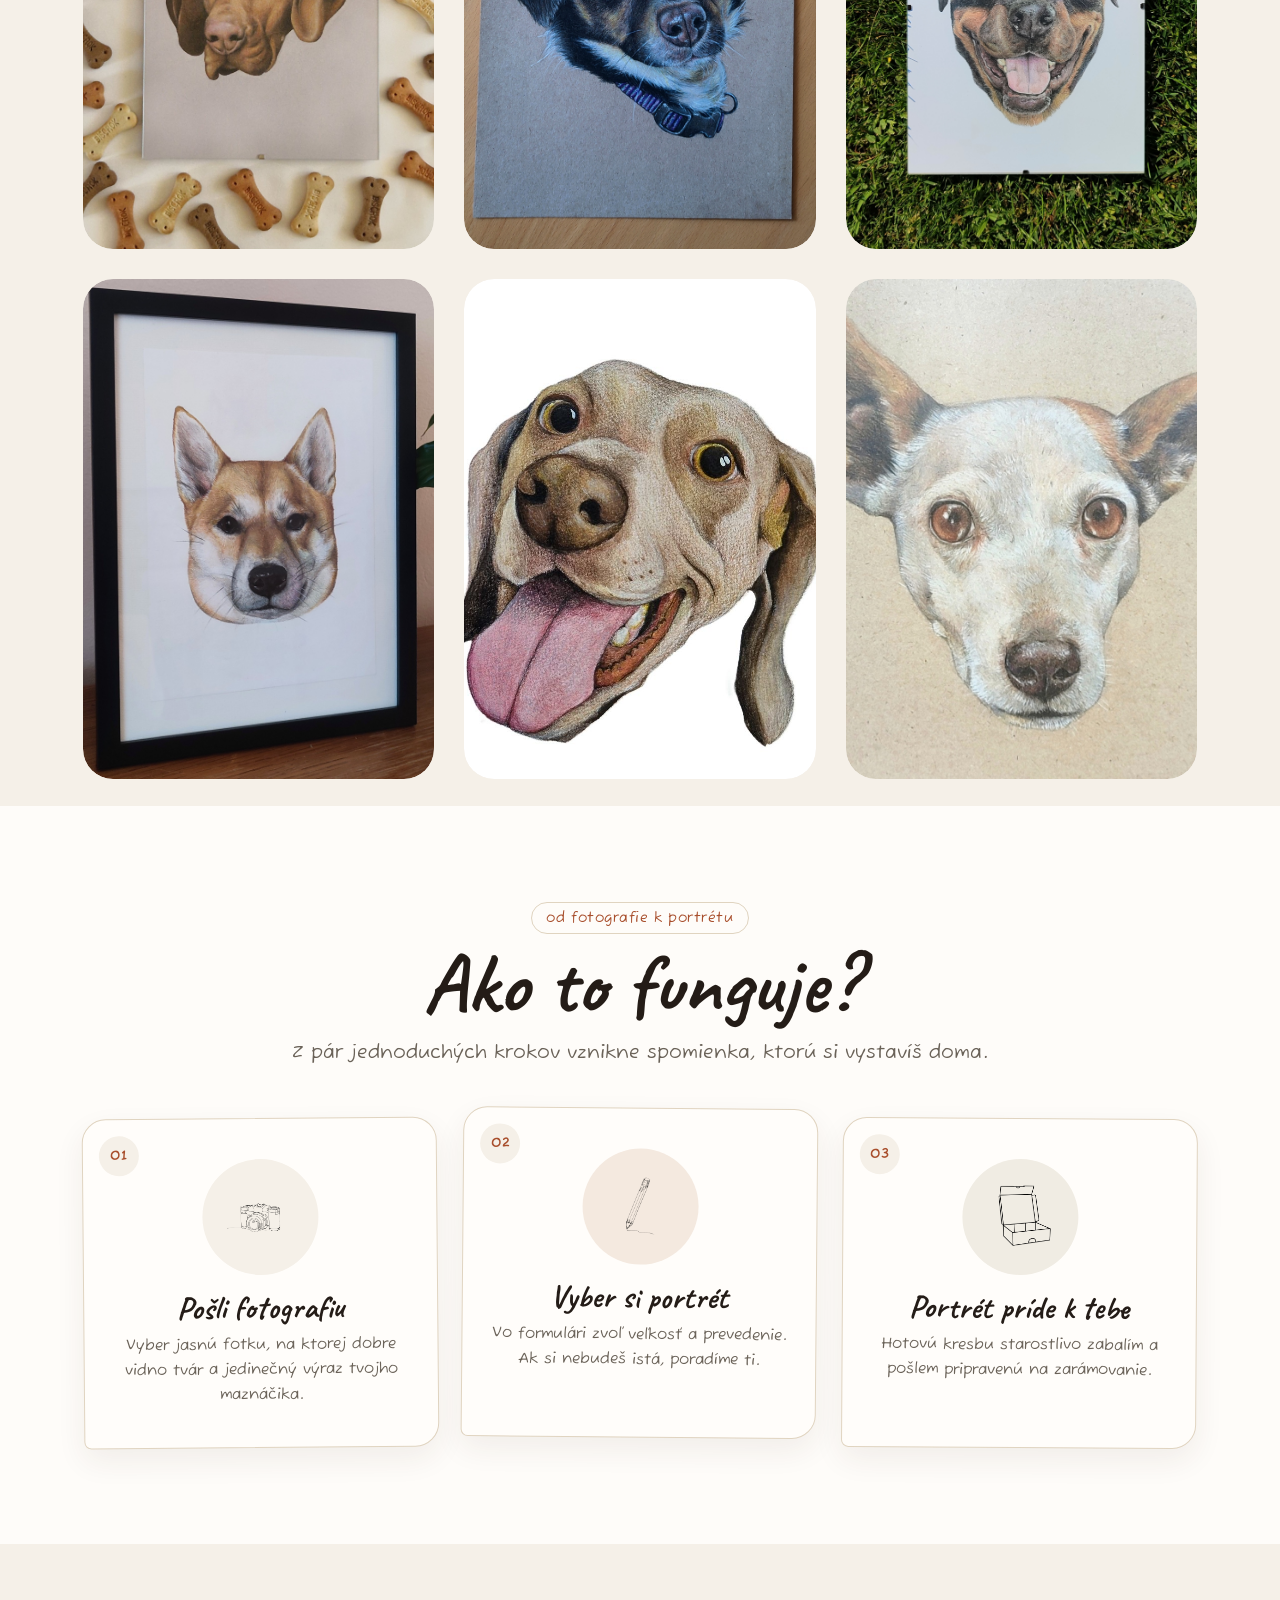
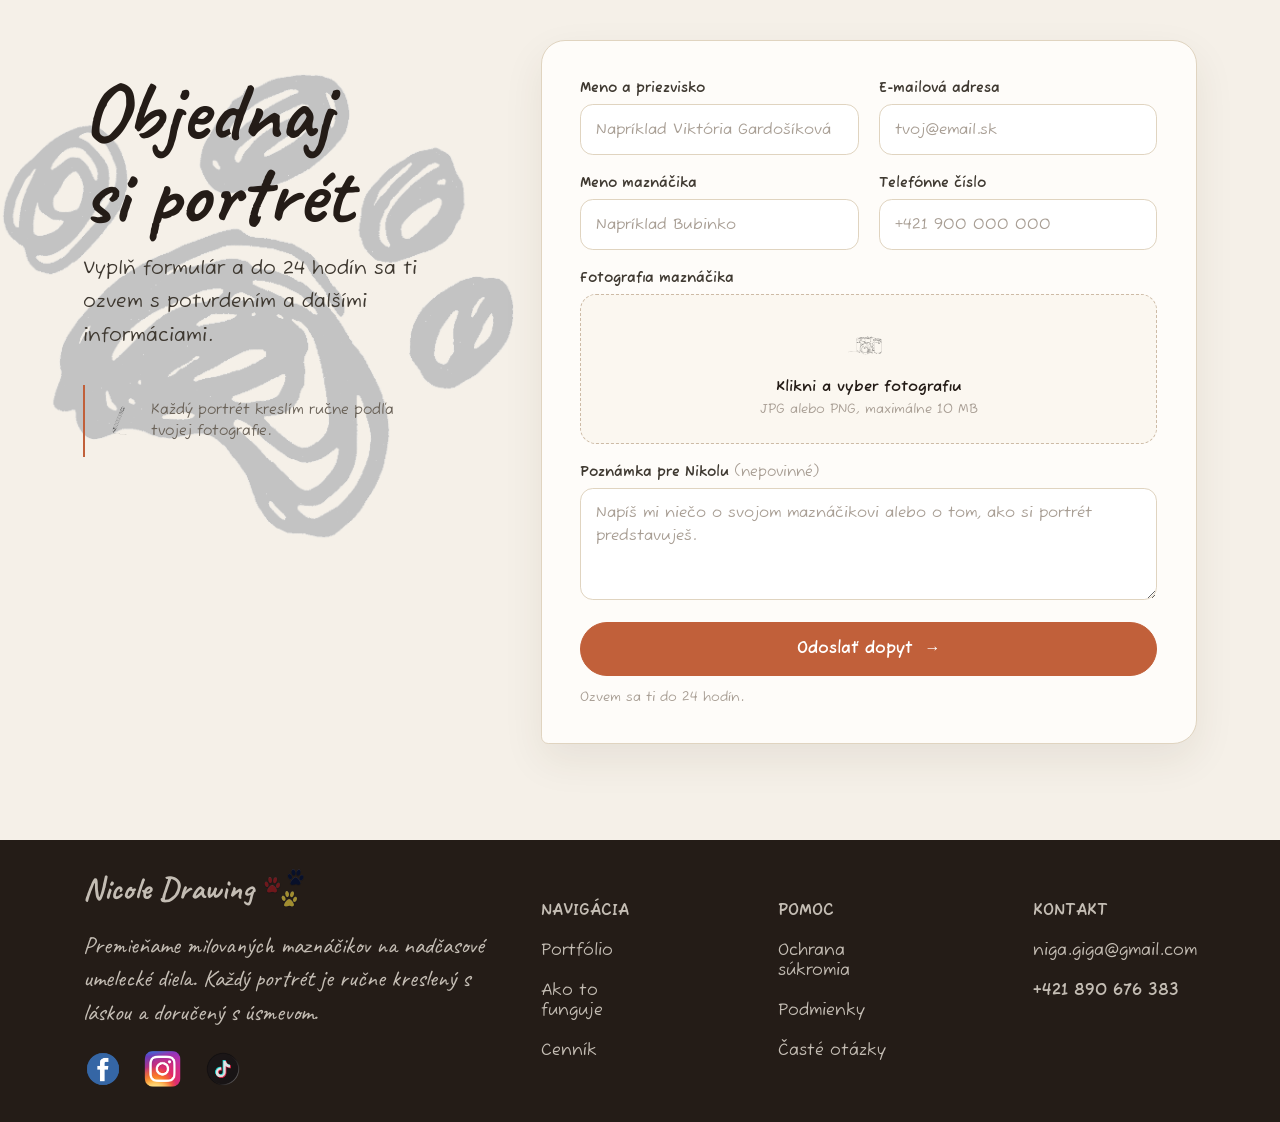
==== commit 521e4a09: "index main done" ====
--- a/index.html
+++ b/index.html
@@ -146,64 +146,79 @@
         </div>
     </div>
     </section>
-    <section class="how-it-works">
+    <section class="how-it-works" id="ako-to-funguje">
       <div class="how-it-works-title">
-        <h5>Ako to funguje</h5>
-        <span>Získať portrét vášho maznáčika je jednoduchšie, ako si myslíte.</span>
-      </div> 
-      <img class="wavyline" src="assets/images/wavyline2.png" alt="">
+        <span class="section-kicker">od fotografie k portrétu</span>
+        <h2>Ako to funguje?</h2>
+        <p>Z pár jednoduchých krokov vznikne spomienka, ktorú si vystavíš doma.</p>
+      </div>
       <div class="how-it-works-description">
-        <div class="how-it-works-descriptin-photo">
-          <img src="assets/images/camera.png" alt="">
-          <h6>Nahrajte fotografiu maznáčika</h6>
-          <p>Pošlite nám jasnú, dobre osvetlenú fotografiu. Akýkoľvek uhol, akýkoľvek výraz - čím viac osobnosti, tým lepšie.</p>
-        </div>
-        <div class="how-it-works-descriptin-style">
+        <article class="step-card step-card--photo">
+          <span class="step-number">01</span>
+          <div class="step-illustration"><img src="assets/images/camera.png" alt=""></div>
+          <h3>Pošli fotografiu</h3>
+          <p>Vyber jasnú fotku, na ktorej dobre vidno tvár a jedinečný výraz tvojho maznáčika.</p>
+        </article>
+        <article class="step-card step-card--drawing">
+          <span class="step-number">02</span>
+          <div class="step-illustration"><img src="assets/images/pencil2.png" alt=""></div>
+          <h3>Vyber si portrét</h3>
+          <p>Vo formulári zvoľ veľkosť a prevedenie. Ak si nebudeš istá, poradíme ti.</p>
+        </article>
+        <article class="step-card step-card--delivery">
+          <span class="step-number">03</span>
+          <div class="step-illustration"><img src="assets/images/krabica.png" alt=""></div>
+          <h3>Portrét príde k tebe</h3>
+          <p>Hotovú kresbu starostlivo zabalím a pošlem pripravenú na zarámovanie.</p>
+        </article>
+      </div>   
+    </section>
+    <section class="form-wrapper" id="kontakt">
+      <div class="form-intro">
+        <h2>Objednaj si portrét</h2>
+        <p>Vyplň formulár a do 24 hodín sa ti ozvem s potvrdením a ďalšími informáciami.</p>
+        <div class="form-note">
           <img src="assets/images/pencil2.png" alt="">
-          <h6>Vyberte veľkosť a techniku</h6>
-          <p>Vyberte si spomedzi A4, A3 alebo rámovanej verzie. Zvoľte štýl - klasická ceruzka, živý akvarel alebo moderné digitálne.</p>
-        </div>
-        <div class="how-it-works-descriptin-shipping">
-          <img src="assets/images/box.jpg" alt="">
-          <h6>Prevezmite si svoje umelecké dielo</h6>
-          <p>Portrét dorazí keď Nikolka odpíše, bezpečne zabalený a pripravený na zarámovanie — alebo už zarámovaný.</p>
+          <span>Každý portrét kreslím ručne podľa tvojej fotografie.</span>
         </div>
       </div>
-    </section>
-    <section class="form-wrapper">
-      <h2>Objednajte si portrét</h2>
-      <span>Vyplňte formulár a ozveme sa vám do 24 hodín s potvrdením objednávky</span>
       <form class="form-grid" action="">
         <div class="form-field">
-          <label for="customer-name">Vaše meno a priezvisko</label>
-          <input type="text" name="customer-name" id="customer-name" placeholder="Viktória Gardošíková" autocomplete="name" required>
+          <label for="customer-name">Meno a priezvisko</label>
+          <input type="text" name="customer-name" id="customer-name" placeholder="Napríklad Viktória Gardošíková" autocomplete="name" required>
         </div>
         <div class="form-field">
           <label for="customer-email">E-mailová adresa</label>
-          <input type="email" name="customer-email" id="customer-email" placeholder="bibinka@gmail.com" autocomplete="email" required>
+          <input type="email" name="customer-email" id="customer-email" placeholder="tvoj@email.sk" autocomplete="email" required>
         </div>
         <div class="form-field">
           <label for="customer-pet">Meno maznáčika</label>
-          <input type="text" name="customer-pet" id="customer-pet" placeholder="Bubinko" required>
+          <input type="text" name="customer-pet" id="customer-pet" placeholder="Napríklad Bubinko" required>
         </div>
         <div class="form-field">
           <label for="customer-telephone">Telefónne číslo</label>
-          <input type="tel" name="customer-telephone" id="customer-telephone" autocomplete="tel" placeholder="0969 696 969" required>
+          <input type="tel" name="customer-telephone" id="customer-telephone" autocomplete="tel" placeholder="+421 900 000 000" required>
         </div>
         <div class="form-field form-field--full">
-          <label for="customer-photo">Fotografia Maznáčika</label>
-          <label class="upload-area" for="customer-photo">Kliknite sem a nahrajte fotografiu JPG, PNG do 10 MB</label>
+          <label for="customer-photo">Fotografia maznáčika</label>
           <input class="file-input" type="file" id="customer-photo" name="customer-photo" accept=".jpg,.jpeg,.png" required>
+          <label class="upload-area" for="customer-photo">
+            <img src="assets/images/camera.png" alt="">
+            <span class="upload-title">Klikni a vyber fotografiu</span>
+            <span class="upload-hint">JPG alebo PNG, maximálne 10 MB</span>
+          </label>
         </div>
         <div class="form-field form-field--full">
-          <label for="customer-special-request">Špeciálne poznámky (nepovinné)</label>
-          <textarea name="customer-special-request" id="customer-special-request"></textarea>
-        </div>
-        <div class="form-field">
-          <button class="button-27" type="submit" >Odoslať objednávku</button>
+          <label for="customer-special-request">Poznámka pre Nikolu <span>(nepovinné)</span></label>
+          <textarea name="customer-special-request" id="customer-special-request" placeholder="Napíš mi niečo o svojom maznáčikovi alebo o tom, ako si portrét predstavuješ."></textarea>
+        </div>
+        <div class="form-field form-field--full form-submit">
+          <button class="button-27" type="submit">Odoslať dopyt <span aria-hidden="true">→</span></button>
+          <small>Ozvem sa ti do 24 hodín.</small>
         </div>
       </form>
     </section>
+    
     <footer>
       <section class="footer-wrapper">
         <div class="footer-heading">
--- a/style.css
+++ b/style.css
@@ -1,4 +1,4 @@
-@import url('https://fonts.googleapis.com/css2?family=Caveat:wght@400..700&family=Lora:wght@400..700&display=swap');
+@import url('https://fonts.googleapis.com/css2?family=Caveat:wght@400..700&family=Fuzzy+Bubbles:wght@400;700&display=swap');
 :root {
     /* backrounds */
     --color-bg-main: #fefcf9;
@@ -18,7 +18,7 @@
     --color-text-muted: #a89e94;
     --color-text-ghost: #c4bdb4;
     /* Fonts */
-    --font-body: "Lora", serif;
+    --font-body: "Fuzzy Bubbles", serif;
     --font-heading: "Caveat", cursive;
 
     --page-padding-inline: 5.2rem;
@@ -283,216 +283,325 @@
     border-radius: 30px;
     overflow: hidden;
 }
-.how-it-works{
-    padding-inline: var(--page-padding-inline);
-    padding-block: var(--page-padding-block);
-    display: flex;
-    flex-direction: column;
-    gap: 30px;
-}
-.how-it-works-title{
-    display: flex;
-    flex-direction: column;
-    justify-content: center;
-    align-items: center;
-    padding-bottom: 30px;
-}
-.how-it-works-title h5{
+.how-it-works {
+    padding: 6rem var(--page-padding-inline);
+    background: var(--color-bg-main);
+}
+.how-it-works-title {
+    display: flex;
+    flex-direction: column;
+    align-items: center;
+    text-align: center;
+    margin: 0 auto 3rem;
+}
+.section-kicker {
+    display: inline-block;
+    width: fit-content;
+    padding: .4rem .9rem;
+    border: 1px solid var(--color-border);
+    border-radius: 999px;
+    color: var(--color-primary-hover);
+    font-family: var(--font-body);
+    font-size: .85rem;
+    letter-spacing: .04em;
+}
+.how-it-works-title h2,
+.form-intro h2 {
+    margin-top: .5rem;
+    color: var(--color-heading);
     font-family: var(--font-heading);
+    font-size: clamp(5.2rem, 5vw, 6.5rem);
+    line-height: 1;
+}
+.how-it-works-title p {
+    margin-top: .75rem;
+    color: var(--color-text-secondary);
+    font-size: 1.2rem;
+    line-height: 1.7;
+}
+.how-it-works-description {
+    display: grid;
+    grid-template-columns: repeat(3, minmax(0, 1fr));
+    gap: 1.5rem;
+    max-width: 1160px;
+    margin: 0 auto;
+}
+.step-card {
+    position: relative;
+    display: flex;
+    flex-direction: column;
+    align-items: center;
+    min-height: 330px;
+    padding: 2rem 1.6rem 1.8rem;
+    border: 1px solid var(--color-border);
+    border-radius: 1.5rem 1.5rem 1.5rem .45rem;
+    background: #fffdfa;
+    box-shadow: 0 12px 30px rgba(70, 48, 31, .07);
+    text-align: center;
+    transition: transform .25s ease, box-shadow .25s ease;
+}
+.step-card:nth-child(2) {
+    transform: translateY(-.65rem) rotate(.5deg);
+}
+.step-card:nth-child(1) {
+    transform: rotate(-.5deg);
+}
+.step-card:nth-child(3) {
+    transform: rotate(.35deg);
+}
+.step-card:hover {
+    transform: translateY(-.45rem) rotate(0);
+    box-shadow: 0 18px 34px rgba(70, 48, 31, .12);
+}
+.step-number {
+    position: absolute;
+    top: 1rem;
+    left: 1rem;
+    display: grid;
+    width: 2.5rem;
+    aspect-ratio: 1;
+    place-items: center;
+    border-radius: 50%;
+    background: var(--color-bg-alt);
+    color: var(--color-primary-hover);
+    font-size: .85rem;
+    font-weight: 700;
+}
+.step-illustration {
+    display: grid;
+    width: 116px;
+    height: 116px;
+    place-items: center;
+    margin: .5rem 0 1rem;
+    border-radius: 50%;
+    background: var(--color-bg-alt);
+}
+.step-card--drawing .step-illustration {
+    background: #f4e9df;
+}
+.step-card--delivery .step-illustration {
+    background: #f0ece3;
+}
+.step-illustration img {
+    width: 76px;
+    height: 76px;
+    object-fit: contain;
+    border-radius: 0;
+}
+.step-card h3 {
+    margin-bottom: .45rem;
     color: var(--color-heading);
-    font-size: 5rem;
-}
-.how-it-works-title span{
-    font-family: var(--font-heading);
-    color: var(--color-text-medium);
-    font-size: 2rem;
-}
-.how-it-works-description{
-    display: flex;
-    justify-content: space-between;
-    align-items: center;
-}
-.how-it-works p {
-    max-width: 30ch;
-}
-.how-it-works h6{
     font-family: var(--font-heading);
     font-size: 2rem;
-}
-.how-it-works-descriptin-photo{
-    display: flex;
-    flex-direction: column;
-    align-items: center;
-    justify-content: center;
-    text-align: center;
-    color: var(--color-heading);
-}
-.how-it-works-descriptin-style{
-    display: flex;
-    flex-direction: column;
-    align-items: center;
-    justify-content: center;
-    text-align: center;
-    color: var(--color-heading);
-}
-.how-it-works-descriptin-shipping{
-    display: flex;
-    flex-direction: column;
-    align-items: center;
-    justify-content: center;
-    text-align: center;
-    color: var(--color-heading);
-}
-.how-it-works-description img{
-    height: 120px;
-    border-radius: 50%;
-}
-.wavyline{
-    width: 100%;
-    height: 100px;
+    line-height: 1.05;
+}
+.step-card p {
+    max-width: 32ch;
+    color: var(--color-text-secondary);
+    font-size: .95rem;
+    line-height: 1.65;
 }
 label{
     text-transform: uppercase;
 }
-.form-grid{
-    display: grid ;
-    grid-template-columns: 1fr 1fr;
-    max-width: 900px;
+.form-wrapper {
+    display: grid;
+    grid-template-columns: minmax(220px, .75fr) minmax(0, 1.25fr);
+    align-items: start;
+    gap: clamp(2rem, 5vw, 5rem);
+    padding: 6rem var(--page-padding-inline);
+    background-color: var(--color-bg-alt);
+    background-image: url("assets/images/drawedpaw4.png");
+    background-repeat: no-repeat;
+    background-position:0 8rem ;
+    background-size: 45% auto;
+   
+}
+.form-intro {
+    padding-top: 1.4rem;
+}
+.form-intro h2 {
+    max-width: 8ch;
+    margin-bottom: 1rem;
+}
+.form-intro p {
+    max-width: 35ch;
+    color: var(--color-text-medium);
+    font-size: 1.2rem;
+    line-height: 1.75;
+}
+.form-note {
+    display: flex;
+    align-items: center;
+    gap: .75rem;
+    max-width: 32ch;
+    margin-top: 2rem;
+    padding: .9rem 1rem;
+    border-left: 2px solid var(--color-primary);
+    color: var(--color-text-secondary);
+    font-size: .9rem;
+    line-height: 1.5;
+}
+.form-note img {
+    width: 38px;
+    height: 38px;
+    object-fit: contain;
+    flex: 0 0 auto;
+}
+.form-grid {
+    display: grid;
+    grid-template-columns: repeat(2, minmax(0, 1fr));
+    gap: 1.2rem 1.25rem;
     width: 100%;
-    margin: 3rem auto ;
-    padding: 3rem;
-    background-color: var(--color-text-medium);
-    border-radius: 2rem;
-    box-shadow: 0 20px 50px rgba(0, 0, 0, 0.2);
+    margin: 0;
+    padding: clamp(1.4rem, 3vw, 2.5rem);
+    border: 1px solid var(--color-border);
+    border-radius: 1.5rem 1.5rem 1.5rem .45rem;
+    background: var(--color-bg-main);
+    box-shadow: 0 16px 40px rgba(70, 48, 31, .08);
+    color: var(--color-heading);
+    font-family: var(--font-body);
+    font-size: .95rem;
     text-align: left;
+}
+.form-field {
+    display: grid;
+    align-content: start;
+    gap: .45rem;
+    min-width: 0;
+}
+.form-field--full {
+    grid-column: 1 / -1;
+}
+.form-field > label:not(.upload-area) {
+    color: var(--color-text-medium);
+    font-size: .9rem;
+    font-weight: 700;
+    text-transform: none;
+}
+.form-field > label:not(.upload-area) span {
+    color: var(--color-text-muted);
+    font-weight: 400;
+}
+.form-field input:not(.file-input),
+.form-field textarea {
+    width: 100%;
+    min-height: 3.15rem;
+    padding: .8rem .95rem;
+    border: 1px solid var(--color-border);
+    border-radius: .8rem;
+    outline: none;
+    background: #fff;
+    color: var(--color-heading);
+    font: inherit;
+    transition: border-color .2s ease, box-shadow .2s ease;
+}
+.form-field textarea {
+    min-height: 7rem;
+    resize: vertical;
+    line-height: 1.5;
+}
+.form-field input::placeholder,
+.form-field textarea::placeholder {
+    color: #a89e94;
+    opacity: 1;
+}
+.form-field input:focus,
+.form-field textarea:focus {
+    border-color: var(--color-primary);
+    box-shadow: 0 0 0 3px rgba(193, 96, 58, .13);
+}
+.upload-area {
+    display: flex;
+    flex-direction: column;
+    align-items: center;
+    justify-content: center;
+    gap: .3rem;
+    min-height: 150px;
+    padding: 1.25rem;
+    border: 1.5px dashed #cdbba6;
+    border-radius: 1rem;
+    background: #fbf7f0;
+    color: var(--color-text-medium);
+    text-align: center;
+    text-transform: none;
+    cursor: pointer;
+    transition: background .2s ease, border-color .2s ease;
+}
+.upload-area:hover {
+    border-color: var(--color-primary);
+    background: #f8eee5;
+}
+.upload-area img {
+    width: 48px;
+    height: 48px;
+    margin-bottom: .2rem;
+    object-fit: contain;
+}
+.upload-title {
+    color: var(--color-heading);
+    font-weight: 700;
+}
+.upload-hint {
+    color: var(--color-text-muted);
+    font-size: .8rem;
+}
+.file-input {
+    position: absolute;
+    width: 1px;
+    height: 1px;
+    padding: 0;
+    margin: -1px;
+    overflow: hidden;
+    clip-path: inset(50%);
+    white-space: nowrap;
+    border: 0;
+}
+.file-input:focus-visible + .upload-area {
+    outline: 3px solid rgba(193, 96, 58, .35);
+    outline-offset: 3px;
+}
+.form-submit {
+    grid-column: 1 / -1;
+    justify-items: start;
+    margin-top: .15rem;
+}
+.form-grid button {
+    display: flex;
+    align-items: center;
+    justify-content: center;
+    gap: .7rem;
+    width: 100%;
+    min-height: 3.4rem;
+    padding: .85rem 1.2rem;
+    border: 1px solid var(--color-primary);
+    border-radius: 999px;
+    background: var(--color-primary);
+    color: #fff;
     font-family: var(--font-body);
-    gap: 0.7rem;
-    color: var(--color-bg-alt);
-    font-size: 1.2rem;
-    column-gap: 40px;
-    row-gap: 20px;
-}
-.form-field{
-    display: grid;
-}
-.form-wrapper{
-    padding-inline: var(--page-padding-inline);
-    padding-block: 5rem;
-    background-color:var(--color-bg-image);
-    color: #241c17;
-    text-align: center;
-}
-.form-field--full{
-    grid-column: 1 / -1;
-}
-.form-wrapper h2{
-    font-family: var(--font-heading);
-    font-size: 4.5rem;
-}
-.form-wrapper span{
-    font-family: var(--font-heading);
-    font-size: 2rem;
-}
-.form-field label{
-    font-weight: bold;
-}
-.form-field input{
-    width: 100%;
-    min-height: 3rem;
-    padding: 1rem;
-    background-color: var(--color-text-primary);
-    border: var(--color-text-muted);
-    border-radius: 1rem;
-    font: inherit;
-    color: white;
-    transition: all;
-}
-.form-field textarea{
-    background-color: var(--color-text-primary);
-    border: var(--color-text-muted);
-    border-radius: 1rem;
-    font: inherit;
-    color: white;
-    min-height: 7rem;
-}
-.form-field input::after{
-    outline: none;
-}
-.form-grid button{
-  appearance: none;
-  background-color: var(--color-primary);
-  border-radius: 15px;
-  border: none;
-  box-sizing: border-box;
-  font-weight: bold;
-  color: #FFFFFF;
-  cursor: pointer;
-  display: inline-block;
-  font-family:var(--font-body);
-  font-size: 1.2rem;
-  font-weight: 600;
-  line-height: normal;
-  margin: 0;
-  min-height: 60px;
-  min-width: 0;
-  outline: none;
-  padding: 16px 24px;
-  text-align: center;
-  text-decoration: none;
-  transition: all 300ms cubic-bezier(.23, 1, 0.32, 1);
-  user-select: none;
-  -webkit-user-select: none;
-  touch-action: manipulation;
-  width: 100%;
-  will-change: transform;
-}
-
-.button-27:disabled {
-  pointer-events: none;
-}
-
-.button-27:hover {
-  box-shadow: rgba(0, 0, 0, 0.25) 0 8px 15px;
-  transform: translateY(-2px);
-}
-
-.button-27:active {
-  box-shadow: none;
-  transform: translateY(0);
-}
-.upload-area {
-  width: 100%;
-  min-height: 12rem;
-  padding: 2rem;
-
-  display: flex;
-  flex-direction: column;
-  justify-content: center;
-  align-items: center;
-  gap: 0.5rem;
-
-  background-color: var(--color-text-primary);;
-  border-radius: 1rem;
-
-  text-align: center;
-  cursor: pointer;
-  transition: 0.3s;
-}
-.upload-area:hover {
-  border-color: var(--color-bg-main);
-  background-color: var(--color-text);
-}
-.file-input {
-  position: absolute;
-  width: 1px;
-  height: 1px;
-  padding: 0;
-  margin: -1px;
-  overflow: hidden;
-  clip-path: inset(50%);
-  white-space: nowrap;
-  border: 0;
-}
+    font-size: 1rem;
+    font-weight: 700;
+    cursor: pointer;
+    transition: background .2s ease, transform .2s ease, box-shadow .2s ease;
+}
+.form-grid button:hover {
+    transform: translateY(-2px);
+    background: var(--color-primary-hover);
+    box-shadow: 0 8px 18px rgba(120, 63, 38, .18);
+}
+.form-grid button:active {
+    transform: translateY(0);
+}
+.form-grid button:focus-visible {
+    outline: 3px solid rgba(193, 96, 58, .35);
+    outline-offset: 3px;
+}
+.form-submit small {
+    margin-top: .35rem;
+    color: var(--color-text-muted);
+    font-size: .8rem;
+}
+
 .footer-wrapper img{
     width: 40px;
 }
@@ -578,9 +687,13 @@
     flex-direction: column;
     gap: 1.2rem;
 }
-.onas-hero img{
+#nikolka{
      width: 300px;
     height: auto;
+}
+#wavyline2{
+    height: 400px;
+    width:  auto;
 }
 .onas-container h1{
     font-size: 4rem;
@@ -595,3 +708,4 @@
 .onas-hero {
     background-color: var(--color-bg-image-alt);
 }
+
